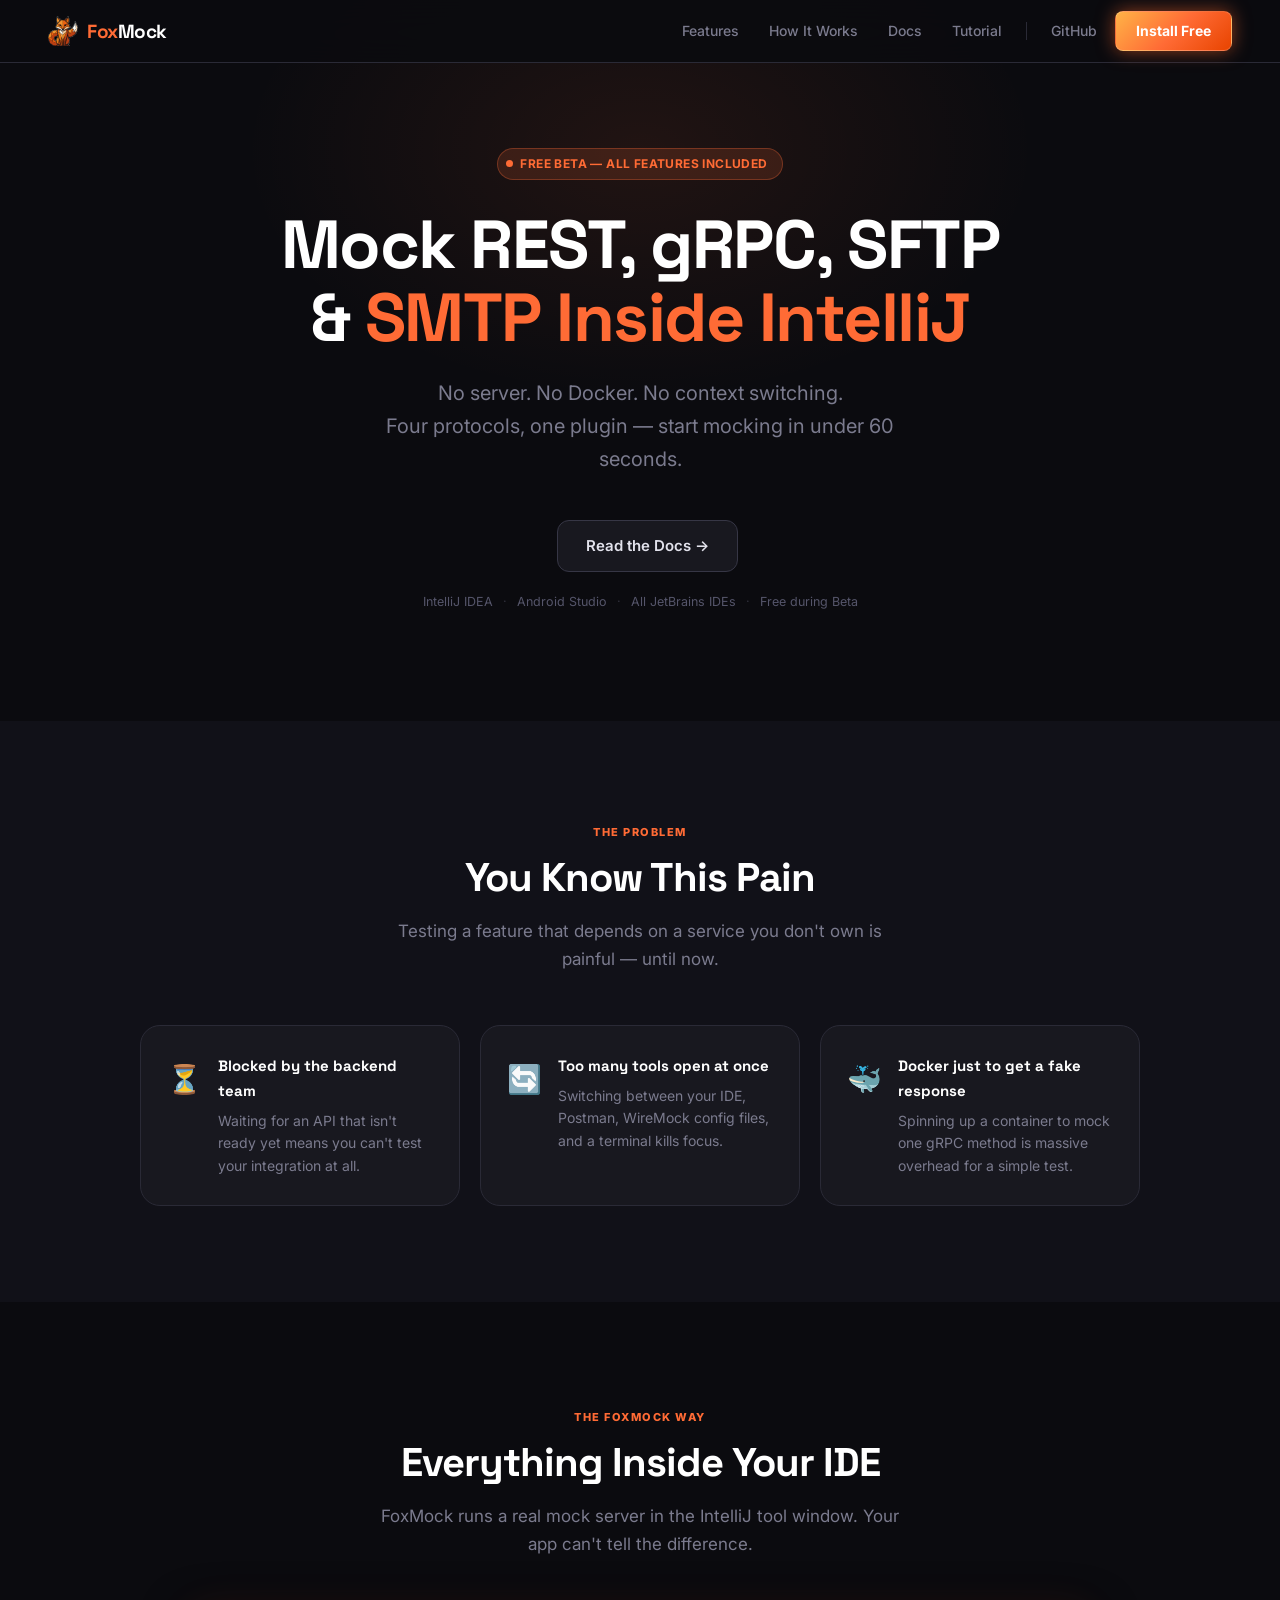
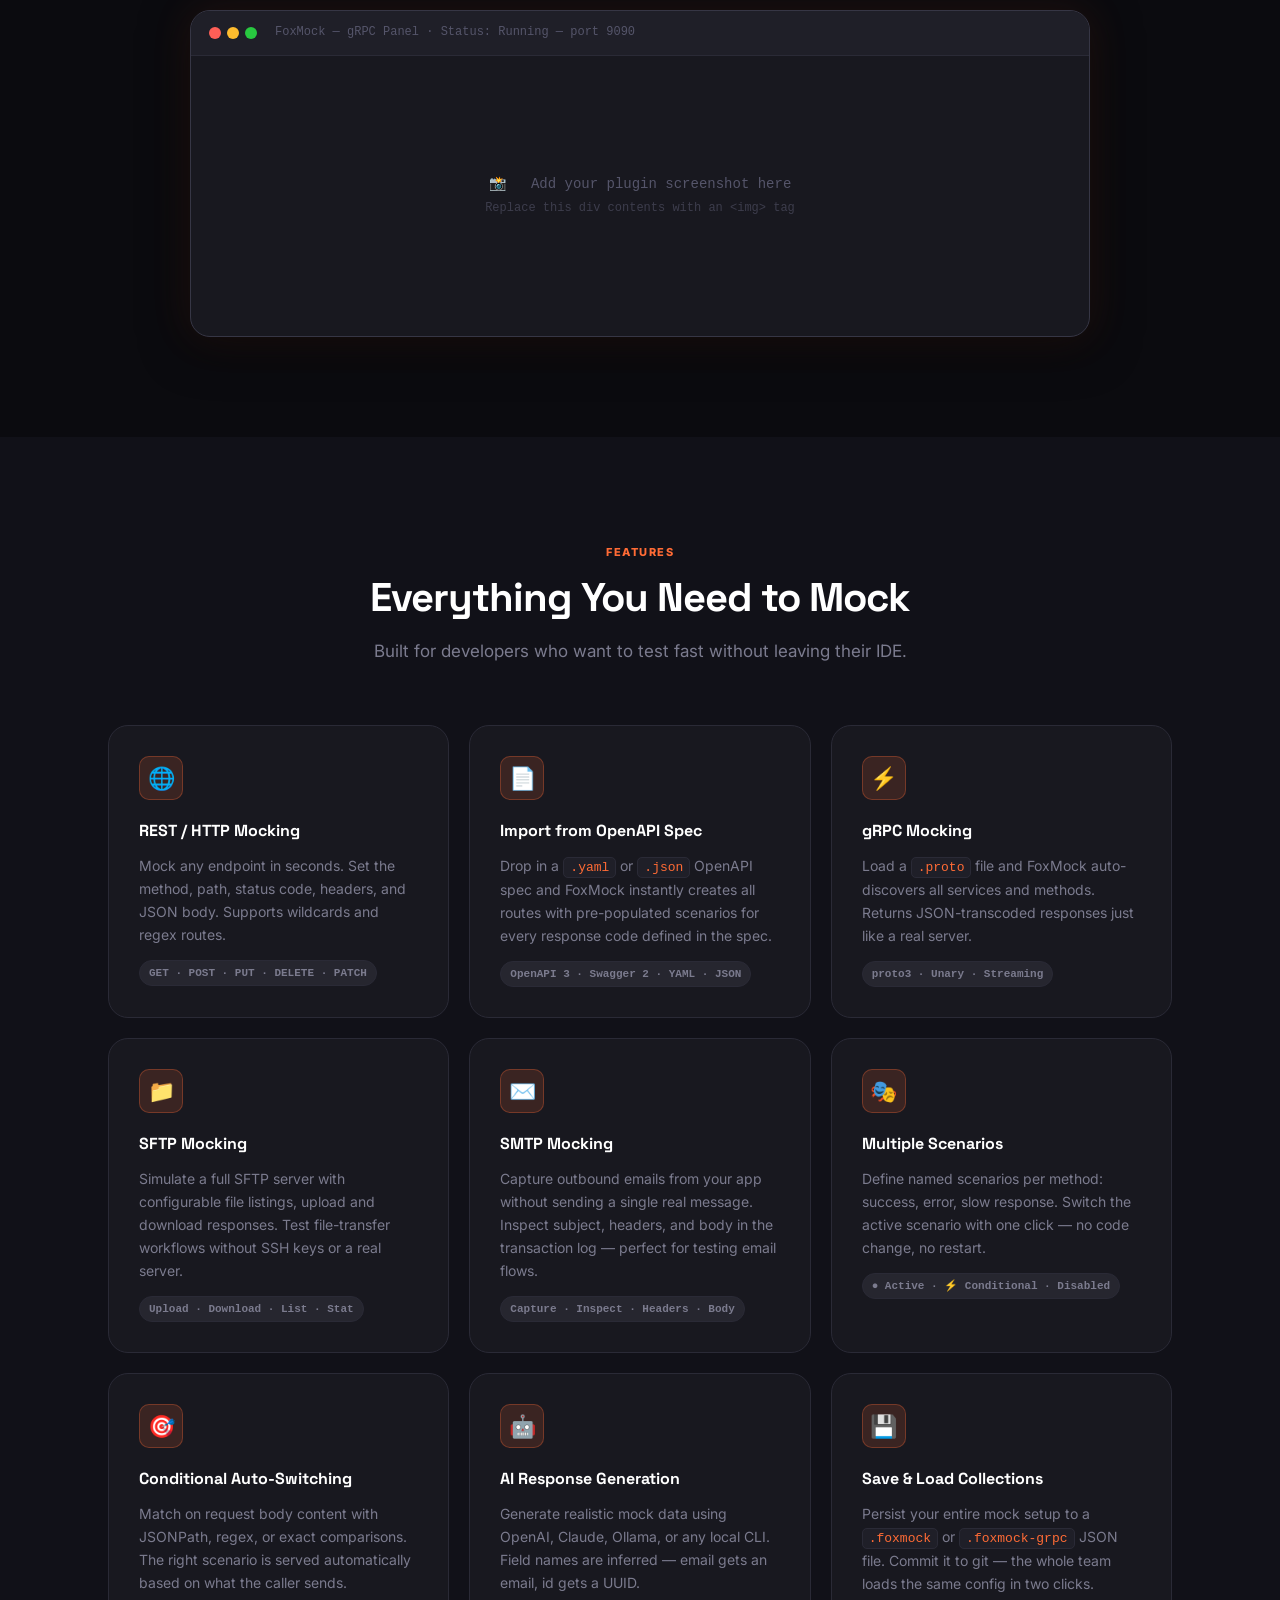
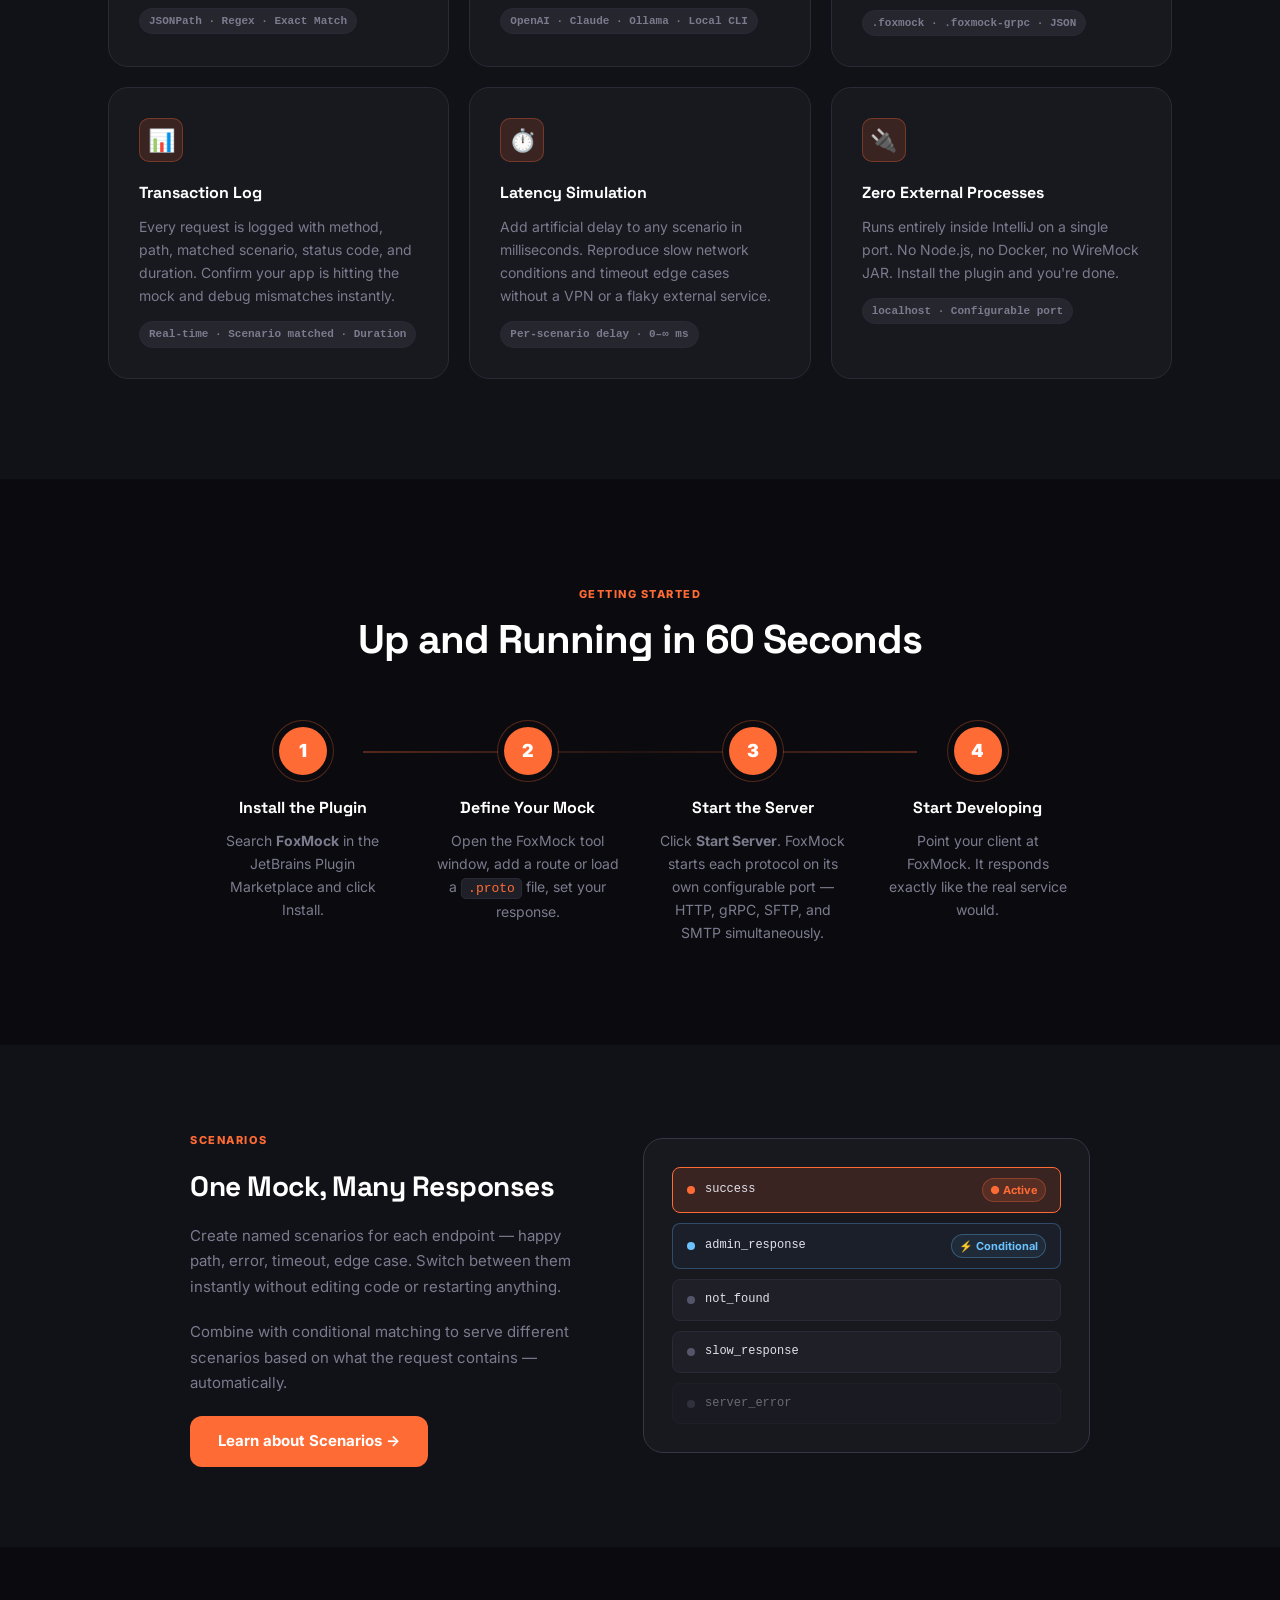
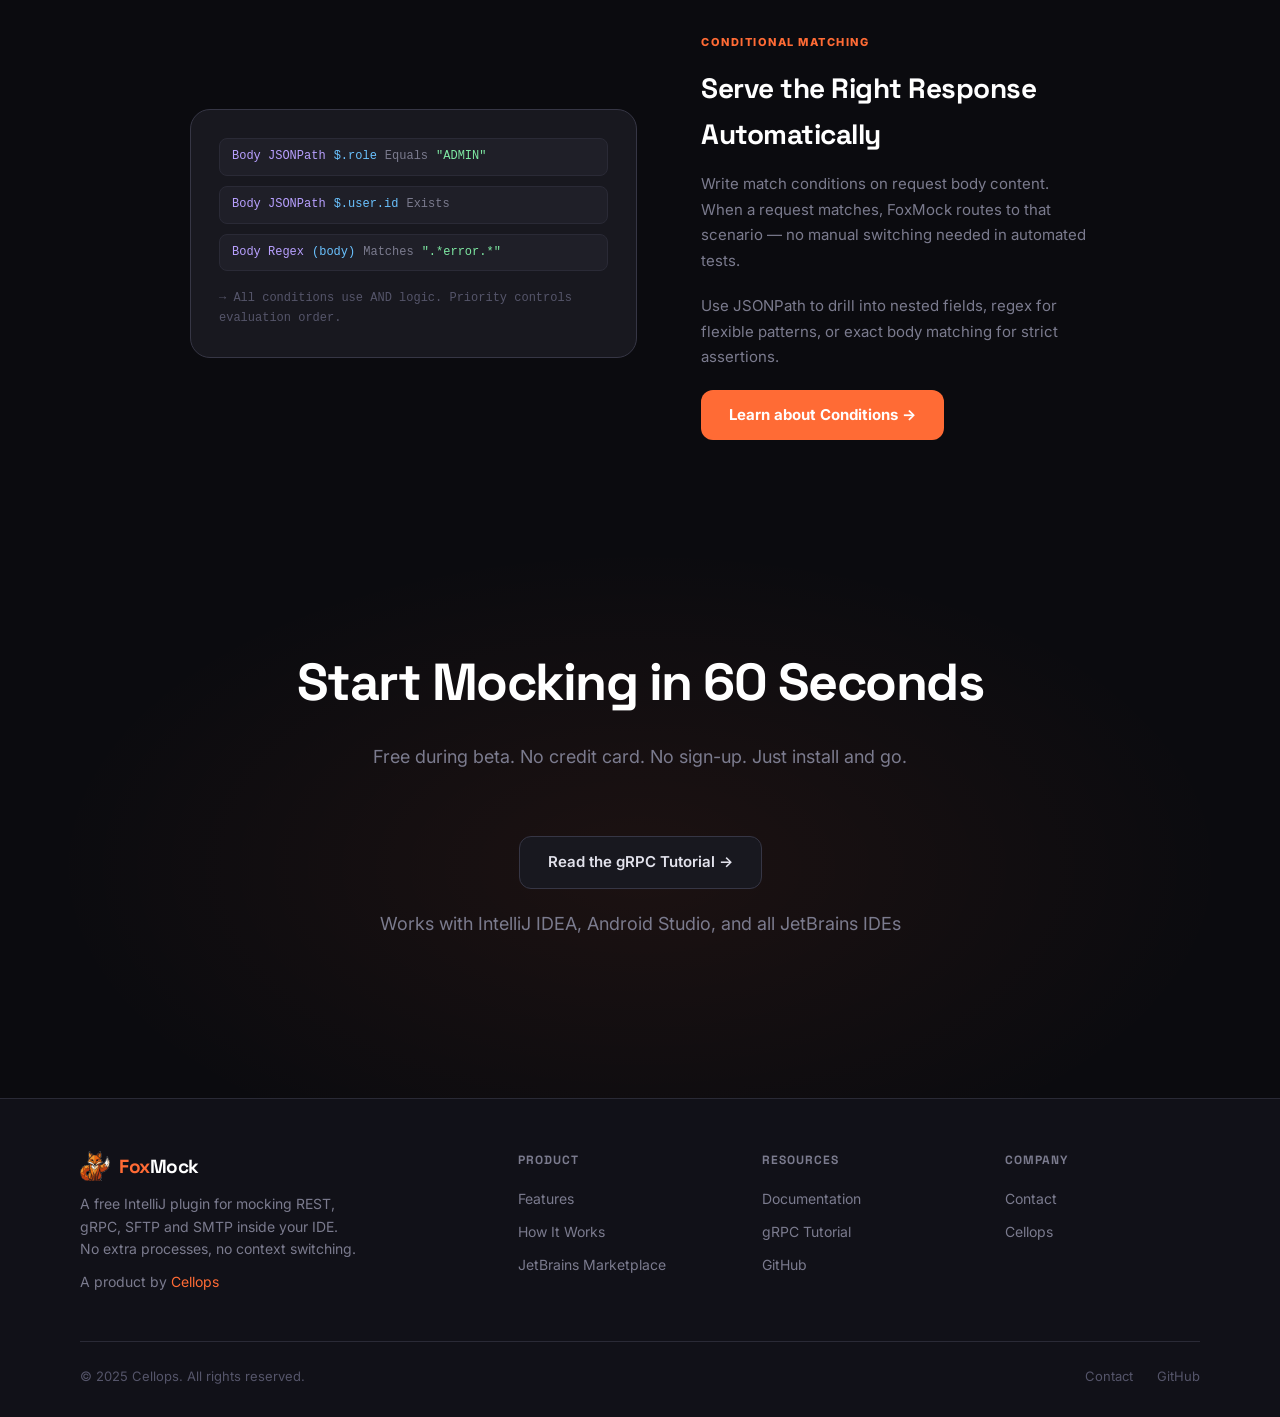
==== docs/index.html @ c3206ee2 "Index.html" ====
<!DOCTYPE html>
<html lang="en">
<head>
  <meta charset="UTF-8" />
  <meta name="viewport" content="width=device-width, initial-scale=1.0" />
  <title>FoxMock — Mock REST, gRPC, SFTP &amp; SMTP Inside IntelliJ</title>
  <meta name="description" content="FoxMock is a free IntelliJ plugin that runs real REST, gRPC, SFTP and SMTP mock servers inside your IDE. No external tools, no Docker, no config files." />
  <link rel="preconnect" href="https://fonts.googleapis.com" />
  <link rel="preconnect" href="https://fonts.gstatic.com" crossorigin />
  <link href="https://fonts.googleapis.com/css2?family=Inter:ital,opsz,wght@0,14..32,400;0,14..32,500;0,14..32,600;0,14..32,700;0,14..32,800&family=Space+Grotesk:wght@500;600;700&display=swap" rel="stylesheet" />
  <!-- Canonical -->
  <link rel="canonical" href="https://fox-mock.com/" />

  <!-- Open Graph -->
  <meta property="og:type" content="website" />
  <meta property="og:site_name" content="FoxMock" />
  <meta property="og:title" content="FoxMock — Mock REST, gRPC, SFTP &amp; SMTP Inside IntelliJ" />
  <meta property="og:description" content="FoxMock is a free IntelliJ plugin that runs real REST, gRPC, SFTP and SMTP mock servers inside your IDE. No external tools, no Docker, no config files." />
  <meta property="og:url" content="https://fox-mock.com/" />
  <meta property="og:image" content="https://fox-mock.com/og-image.png" />
  <meta property="og:image:width" content="1200" />
  <meta property="og:image:height" content="630" />
  <meta property="og:image:alt" content="FoxMock — Mock REST, gRPC, SFTP and SMTP inside IntelliJ IDEA" />

  <!-- Twitter Card -->
  <meta name="twitter:card" content="summary_large_image" />
  <meta name="twitter:title" content="FoxMock — Mock REST, gRPC, SFTP &amp; SMTP Inside IntelliJ" />
  <meta name="twitter:description" content="Free IntelliJ plugin. Four protocols, one plugin — start mocking in under 60 seconds. No Docker, no config files." />
  <meta name="twitter:image" content="https://fox-mock.com/og-image.png" />

  <!-- Extra SEO -->
  <meta name="robots" content="index, follow" />
  <meta name="author" content="Cellops" />
  <meta name="theme-color" content="#0B0B0F" />

  <!-- JSON-LD: SoftwareApplication -->
  <script type="application/ld+json">
  {
    "@context": "https://schema.org",
    "@type": "SoftwareApplication",
    "name": "FoxMock",
    "applicationCategory": "DeveloperApplication",
    "operatingSystem": "Windows, macOS, Linux",
    "offers": {
      "@type": "Offer",
      "price": "0",
      "priceCurrency": "USD"
    },
    "description": "FoxMock is a free IntelliJ plugin that runs real REST, gRPC, SFTP and SMTP mock servers inside your IDE. No external tools, no Docker, no config files.",
    "url": "https://fox-mock.com/",
    "downloadUrl": "https://plugins.jetbrains.com/plugin/31488",
    "publisher": {
      "@type": "Organization",
      "name": "Cellops",
      "url": "https://cellops.com"
    }
  }
  </script>

  <link rel="stylesheet" href="style.css" />
  <script src="https://plugins.jetbrains.com/assets/scripts/mp-widget.js"></script>
</head>

<body>

<!-- NAVIGATION -->
<nav>
  <div class="nav-inner">
    <a href="index.html" class="logo">
      <img src="foxmock-logo.svg" alt="FoxMock" class="logo-icon" />
      <span class="logo-wordmark"><span class="logo-fox">Fox</span><span class="logo-mock">Mock</span></span>
    </a>
    <div class="nav-links">
      <a href="#features">Features</a>
      <a href="#how-it-works">How It Works</a>
      <a href="docs.html">Docs</a>
      <a href="tutorial.html">Tutorial</a>
      <div class="nav-sep"></div>
      <a href="https://github.com/YOUR_GITHUB/foxmock" target="_blank">GitHub</a>
      <a href="https://plugins.jetbrains.com/plugin/31488" target="_blank" class="btn-nav">Install Free</a>
    </div>
    <button class="nav-mobile-btn" id="nav-mobile-btn" aria-label="Open menu" aria-expanded="false">
      <span class="hamburger-line"></span>
      <span class="hamburger-line"></span>
      <span class="hamburger-line"></span>
    </button>
  </div>
  <div class="nav-mobile-menu" id="nav-mobile-menu">
    <a href="#features">Features</a>
    <a href="#how-it-works">How It Works</a>
    <a href="docs.html">Docs</a>
    <a href="tutorial.html">Tutorial</a>
    <a href="https://github.com/YOUR_GITHUB/foxmock" target="_blank">GitHub</a>
    <a href="https://plugins.jetbrains.com/plugin/31488" target="_blank" class="btn-mobile-install">Install Free</a>
  </div>
</nav>

<!-- HERO -->
<section class="hero">
  <div class="hero-inner">
    <div class="hero-badge">
      <div class="hero-badge-dot"></div>
      Free Beta — All Features Included
    </div>

    <h1>Mock REST, gRPC, SFTP<br/>&amp; <span class="accent">SMTP Inside IntelliJ</span></h1>

    <p class="hero-sub">
      No server. No Docker. No context switching.<br/>
      Four protocols, one plugin — start mocking in under 60 seconds.
    </p>

    <div class="hero-cta">
      <!-- JetBrains Marketplace install widget -->
      <div id="jb-install-widget"></div>
      <a href="docs.html" class="btn-secondary">
        Read the Docs →
      </a>
    </div>

    <p class="hero-meta">
      IntelliJ IDEA <span>·</span> Android Studio <span>·</span> All JetBrains IDEs <span>·</span> Free during Beta
    </p>
  </div>
</section>

<!-- PROBLEM -->
<section class="problem">
  <div class="container">
    <div class="problem-header">
      <div class="section-label">The Problem</div>
      <h2 class="section-heading">You Know This Pain</h2>
      <p class="section-sub">
        Testing a feature that depends on a service you don't own is painful — until now.
      </p>
    </div>
    <div class="pain-grid">
      <div class="pain-card">
        <div class="pain-icon">⏳</div>
        <div>
          <h4>Blocked by the backend team</h4>
          <p>Waiting for an API that isn't ready yet means you can't test your integration at all.</p>
        </div>
      </div>
      <div class="pain-card">
        <div class="pain-icon">🔄</div>
        <div>
          <h4>Too many tools open at once</h4>
          <p>Switching between your IDE, Postman, WireMock config files, and a terminal kills focus.</p>
        </div>
      </div>
      <div class="pain-card">
        <div class="pain-icon">🐳</div>
        <div>
          <h4>Docker just to get a fake response</h4>
          <p>Spinning up a container to mock one gRPC method is massive overhead for a simple test.</p>
        </div>
      </div>
    </div>
  </div>
</section>

<!-- DEMO -->
<section class="demo">
  <div class="container">
    <div class="demo-header">
      <div class="section-label">The FoxMock Way</div>
      <h2 class="section-heading">Everything Inside Your IDE</h2>
      <p class="section-sub">
        FoxMock runs a real mock server in the IntelliJ tool window. Your app can't tell the difference.
      </p>
    </div>

    <div class="demo-window">
      <div class="demo-titlebar">
        <div class="titlebar-dots">
          <div class="titlebar-dot red"></div>
          <div class="titlebar-dot yellow"></div>
          <div class="titlebar-dot green"></div>
        </div>
        <span class="titlebar-label">FoxMock — gRPC Panel · Status: Running — port 9090</span>
      </div>
      <div class="demo-body">
        <!-- Replace this div with an actual screenshot: -->
        <!-- <img src="screenshot-foxmock-grpc.png" alt="FoxMock gRPC panel inside IntelliJ" /> -->
        <p style="color:var(--text-dim);font-size:14px;font-family:var(--font-mono);">
          📸 &nbsp; Add your plugin screenshot here<br/>
          <span style="font-size:12px;opacity:0.6;">Replace this div contents with an &lt;img&gt; tag</span>
        </p>
      </div>
    </div>
  </div>
</section>

<!-- FEATURES -->
<section class="features" id="features">
  <div class="container">
    <div class="features-header">
      <div class="section-label">Features</div>
      <h2 class="section-heading">Everything You Need to Mock</h2>
      <p class="section-sub">Built for developers who want to test fast without leaving their IDE.</p>
    </div>

    <div class="features-grid">

      <div class="feature-card">
        <div class="feature-icon-wrap">🌐</div>
        <h3>REST / HTTP Mocking</h3>
        <p>Mock any endpoint in seconds. Set the method, path, status code, headers, and JSON body. Supports wildcards and regex routes.</p>
        <span class="feature-tag">GET · POST · PUT · DELETE · PATCH</span>
      </div>

      <div class="feature-card">
        <div class="feature-icon-wrap">📄</div>
        <h3>Import from OpenAPI Spec</h3>
        <p>Drop in a <code>.yaml</code> or <code>.json</code> OpenAPI spec and FoxMock instantly creates all routes with pre-populated scenarios for every response code defined in the spec.</p>
        <span class="feature-tag">OpenAPI 3 · Swagger 2 · YAML · JSON</span>
      </div>

      <div class="feature-card">
        <div class="feature-icon-wrap">⚡</div>
        <h3>gRPC Mocking</h3>
        <p>Load a <code>.proto</code> file and FoxMock auto-discovers all services and methods. Returns JSON-transcoded responses just like a real server.</p>
        <span class="feature-tag">proto3 · Unary · Streaming</span>
      </div>

      <div class="feature-card">
        <div class="feature-icon-wrap">📁</div>
        <h3>SFTP Mocking</h3>
        <p>Simulate a full SFTP server with configurable file listings, upload and download responses. Test file-transfer workflows without SSH keys or a real server.</p>
        <span class="feature-tag">Upload · Download · List · Stat</span>
      </div>

      <div class="feature-card">
        <div class="feature-icon-wrap">✉️</div>
        <h3>SMTP Mocking</h3>
        <p>Capture outbound emails from your app without sending a single real message. Inspect subject, headers, and body in the transaction log — perfect for testing email flows.</p>
        <span class="feature-tag">Capture · Inspect · Headers · Body</span>
      </div>

      <div class="feature-card">
        <div class="feature-icon-wrap">🎭</div>
        <h3>Multiple Scenarios</h3>
        <p>Define named scenarios per method: success, error, slow response. Switch the active scenario with one click — no code change, no restart.</p>
        <span class="feature-tag">● Active · ⚡ Conditional · Disabled</span>
      </div>

      <div class="feature-card">
        <div class="feature-icon-wrap">🎯</div>
        <h3>Conditional Auto-Switching</h3>
        <p>Match on request body content with JSONPath, regex, or exact comparisons. The right scenario is served automatically based on what the caller sends.</p>
        <span class="feature-tag">JSONPath · Regex · Exact Match</span>
      </div>

      <div class="feature-card">
        <div class="feature-icon-wrap">🤖</div>
        <h3>AI Response Generation</h3>
        <p>Generate realistic mock data using OpenAI, Claude, Ollama, or any local CLI. Field names are inferred — email gets an email, id gets a UUID.</p>
        <span class="feature-tag">OpenAI · Claude · Ollama · Local CLI</span>
      </div>

      <div class="feature-card">
        <div class="feature-icon-wrap">💾</div>
        <h3>Save &amp; Load Collections</h3>
        <p>Persist your entire mock setup to a <code>.foxmock</code> or <code>.foxmock-grpc</code> JSON file. Commit it to git — the whole team loads the same config in two clicks.</p>
        <span class="feature-tag">.foxmock · .foxmock-grpc · JSON</span>
      </div>

      <div class="feature-card">
        <div class="feature-icon-wrap">📊</div>
        <h3>Transaction Log</h3>
        <p>Every request is logged with method, path, matched scenario, status code, and duration. Confirm your app is hitting the mock and debug mismatches instantly.</p>
        <span class="feature-tag">Real-time · Scenario matched · Duration</span>
      </div>

      <div class="feature-card">
        <div class="feature-icon-wrap">⏱️</div>
        <h3>Latency Simulation</h3>
        <p>Add artificial delay to any scenario in milliseconds. Reproduce slow network conditions and timeout edge cases without a VPN or a flaky external service.</p>
        <span class="feature-tag">Per-scenario delay · 0–∞ ms</span>
      </div>

      <div class="feature-card">
        <div class="feature-icon-wrap">🔌</div>
        <h3>Zero External Processes</h3>
        <p>Runs entirely inside IntelliJ on a single port. No Node.js, no Docker, no WireMock JAR. Install the plugin and you're done.</p>
        <span class="feature-tag">localhost · Configurable port</span>
      </div>

    </div>
  </div>
</section>

<!-- HOW IT WORKS -->
<section class="how-it-works" id="how-it-works">
  <div class="container">
    <div class="how-it-works-header">
      <div class="section-label">Getting Started</div>
      <h2 class="section-heading">Up and Running in 60 Seconds</h2>
    </div>

    <div class="steps">
      <div class="step">
        <div class="step-num">1</div>
        <h3>Install the Plugin</h3>
        <p>Search <strong>FoxMock</strong> in the JetBrains Plugin Marketplace and click Install.</p>
      </div>
      <div class="step">
        <div class="step-num">2</div>
        <h3>Define Your Mock</h3>
        <p>Open the FoxMock tool window, add a route or load a <code>.proto</code> file, set your response.</p>
      </div>
      <div class="step">
        <div class="step-num">3</div>
        <h3>Start the Server</h3>
        <p>Click <strong>Start Server</strong>. FoxMock starts each protocol on its own configurable port — HTTP, gRPC, SFTP, and SMTP simultaneously.</p>
      </div>
      <div class="step">
        <div class="step-num">4</div>
        <h3>Start Developing</h3>
        <p>Point your client at FoxMock. It responds exactly like the real service would.</p>
      </div>
    </div>
  </div>
</section>

<!-- ADVANCED: SCENARIOS -->
<section class="feature-strip">
  <div class="container">
    <div class="strip-inner">
      <div class="strip-text">
        <div class="section-label">Scenarios</div>
        <h3>One Mock, Many Responses</h3>
        <p>Create named scenarios for each endpoint — happy path, error, timeout, edge case. Switch between them instantly without editing code or restarting anything.</p>
        <p>Combine with conditional matching to serve different scenarios based on what the request contains — automatically.</p>
        <a href="docs.html#scenarios" class="btn-primary">Learn about Scenarios →</a>
      </div>
      <div class="strip-visual">
        <div class="scenario-row active">
          <div class="badge-dot orange"></div>
          <span class="scenario-name">success</span>
          <span class="scenario-badge">● Active</span>
        </div>
        <div class="scenario-row conditional">
          <div class="badge-dot blue"></div>
          <span class="scenario-name">admin_response</span>
          <span class="scenario-badge blue">⚡ Conditional</span>
        </div>
        <div class="scenario-row">
          <div class="badge-dot"></div>
          <span class="scenario-name">not_found</span>
        </div>
        <div class="scenario-row">
          <div class="badge-dot"></div>
          <span class="scenario-name">slow_response</span>
        </div>
        <div class="scenario-row disabled">
          <div class="badge-dot"></div>
          <span class="scenario-name">server_error</span>
        </div>
      </div>
    </div>
  </div>
</section>

<!-- ADVANCED: CONDITIONS -->
<section class="feature-strip">
  <div class="container">
    <div class="strip-inner reverse">
      <div class="strip-text">
        <div class="section-label">Conditional Matching</div>
        <h3>Serve the Right Response Automatically</h3>
        <p>Write match conditions on request body content. When a request matches, FoxMock routes to that scenario — no manual switching needed in automated tests.</p>
        <p>Use JSONPath to drill into nested fields, regex for flexible patterns, or exact body matching for strict assertions.</p>
        <a href="docs.html#conditions" class="btn-primary">Learn about Conditions →</a>
      </div>
      <div class="strip-visual">
        <div class="condition-row">
          <span class="cond-type">Body JSONPath</span>
          <span class="cond-path">$.role</span>
          <span class="cond-op">Equals</span>
          <span class="cond-value">"ADMIN"</span>
        </div>
        <div class="condition-row">
          <span class="cond-type">Body JSONPath</span>
          <span class="cond-path">$.user.id</span>
          <span class="cond-op">Exists</span>
        </div>
        <div class="condition-row">
          <span class="cond-type">Body Regex</span>
          <span class="cond-path">(body)</span>
          <span class="cond-op">Matches</span>
          <span class="cond-value">".*error.*"</span>
        </div>
        <div style="margin-top:8px;font-size:12px;color:var(--text-dim);font-family:var(--font-mono);">
          → All conditions use AND logic. Priority controls evaluation order.
        </div>
      </div>
    </div>
  </div>
</section>

<!-- CTA -->
<section class="cta-section">
  <div class="container">
    <h2>Start Mocking in 60 Seconds</h2>
    <p>Free during beta. No credit card. No sign-up. Just install and go.</p>
    <div class="cta-card-wrap">
      <div id="jb-card-widget"></div>
    </div>
    <div class="cta-buttons">
      <a href="tutorial.html" class="btn-secondary">Read the gRPC Tutorial →</a>
    </div>
    <p class="cta-note">Works with IntelliJ IDEA, Android Studio, and all JetBrains IDEs</p>
  </div>
</section>

<!-- FOOTER -->
<footer>
  <div class="footer-grid">
    <div class="footer-brand">
      <a href="index.html" class="logo">
        <img src="foxmock-logo.svg" alt="FoxMock" class="logo-icon" />
        <span class="logo-wordmark"><span class="logo-fox">Fox</span><span class="logo-mock">Mock</span></span>
      </a>
      <p>A free IntelliJ plugin for mocking REST, gRPC, SFTP and SMTP inside your IDE. No extra processes, no context switching.</p>
      <p style="margin-top:10px;">A product by <a href="https://cellops.com" target="_blank">Cellops</a></p>
    </div>

    <div class="footer-col">
      <h4>Product</h4>
      <a href="#features">Features</a>
      <a href="#how-it-works">How It Works</a>
      <a href="https://plugins.jetbrains.com/plugin/31488" target="_blank">JetBrains Marketplace</a>
    </div>

    <div class="footer-col">
      <h4>Resources</h4>
      <a href="docs.html">Documentation</a>
      <a href="tutorial.html">gRPC Tutorial</a>
      <a href="https://github.com/YOUR_GITHUB/foxmock" target="_blank">GitHub</a>
    </div>

    <div class="footer-col">
      <h4>Company</h4>
      <a href="mailto:hello@fox-mock.com">Contact</a>
      <a href="https://cellops.com" target="_blank">Cellops</a>
    </div>
  </div>

  <div class="footer-bottom">
    <p>© 2025 Cellops. All rights reserved.</p>
    <div class="footer-bottom-links">
      <a href="mailto:hello@fox-mock.com">Contact</a>
      <a href="https://github.com/YOUR_GITHUB/foxmock" target="_blank">GitHub</a>
    </div>
  </div>
</footer>

<script>
  // JetBrains Marketplace install widget — hero
  MarketplaceWidget.setupMarketplaceWidget('install', 31488, '#jb-install-widget');

  // JetBrains Marketplace plugin card — CTA section
  MarketplaceWidget.setupMarketplaceWidget('card', 31488, '#jb-card-widget');

  // Mobile nav toggle
  (function () {
    const btn = document.getElementById('nav-mobile-btn');
    const menu = document.getElementById('nav-mobile-menu');
    if (!btn || !menu) return;
    btn.addEventListener('click', () => {
      const open = menu.classList.toggle('open');
      btn.classList.toggle('open', open);
      btn.setAttribute('aria-expanded', open);
      btn.setAttribute('aria-label', open ? 'Close menu' : 'Open menu');
    });
    document.addEventListener('click', e => {
      if (!btn.contains(e.target) && !menu.contains(e.target)) {
        menu.classList.remove('open');
        btn.classList.remove('open');
        btn.setAttribute('aria-expanded', 'false');
        btn.setAttribute('aria-label', 'Open menu');
      }
    });
    menu.querySelectorAll('a').forEach(a => a.addEventListener('click', () => {
      menu.classList.remove('open');
      btn.classList.remove('open');
      btn.setAttribute('aria-expanded', 'false');
      btn.setAttribute('aria-label', 'Open menu');
    }));
  })();

  // Highlight active nav link
  document.querySelectorAll('.nav-links a[href]').forEach(a => {
    if (a.getAttribute('href') === window.location.pathname.split('/').pop()
        || (window.location.pathname.endsWith('/') && a.getAttribute('href') === 'index.html')) {
      a.classList.add('active');
    }
  });
</script>

</body>
</html>
---- docs/style.css ----
/* ================================
   RESET AND CUSTOM PROPERTIES
================================ */
*, *::before, *::after {
  margin: 0;
  padding: 0;
  box-sizing: border-box;
}

:root {
  --orange:       #FF6B35;
  --orange-dark:  #E55A25;
  --orange-glow:  rgba(255, 107, 53, 0.15);
  --orange-border:rgba(255, 107, 53, 0.30);

  --dark:   #0B0B0F;
  --dark-2: #111118;
  --dark-3: #18181F;
  --dark-4: #1F1F28;
  --dark-5: #26262F;

  --text:       #E2E2EC;
  --text-muted: #7B7B8E;
  --text-dim:   #55556A;
  --border:     #2A2A36;
  --border-2:   #363645;
  --white:      #FFFFFF;

  --radius:   12px;
  --radius-lg:20px;
  --radius-sm:8px;

  --font:         'Inter', -apple-system, BlinkMacSystemFont, 'Segoe UI', sans-serif;
  --font-display: 'Space Grotesk', 'Inter', sans-serif;
  --font-mono:    'SF Mono', 'Fira Code', 'Cascadia Code', 'Consolas', monospace;

  --shadow: 0 4px 24px rgba(0,0,0,0.4);
  --shadow-lg: 0 8px 48px rgba(0,0,0,0.5);
  --glow: 0 0 40px rgba(255,107,53,0.12);
}

html { scroll-behavior: smooth; }

body {
  font-family: var(--font);
  background: var(--dark);
  color: var(--text);
  line-height: 1.65;
  -webkit-font-smoothing: antialiased;
  -moz-osx-font-smoothing: grayscale;
}

h1, h2, h3, h4, .logo {
  font-family: var(--font-display);
}

a { color: inherit; text-decoration: none; }

.container {
  max-width: 1120px;
  margin: 0 auto;
  padding: 0 28px;
}

/* ================================
   NAVIGATION
================================ */
nav {
  position: fixed;
  top: 0; left: 0; right: 0;
  z-index: 200;
  background: rgba(11, 11, 15, 0.92);
  backdrop-filter: blur(16px);
  -webkit-backdrop-filter: blur(16px);
  border-bottom: 1px solid var(--border);
}

.nav-inner {
  padding: 0 48px;
  height: 62px;
  display: flex;
  align-items: center;
  justify-content: space-between;
}

.logo {
  display: flex;
  align-items: center;
  gap: 9px;
  font-family: var(--font-display);
  font-size: 19px;
  font-weight: 700;
  letter-spacing: -0.5px;
  text-decoration: none;
  line-height: 1;
  flex-shrink: 0;
}

.logo-wordmark {
  display: inline;
  letter-spacing: -0.5px;
}

.logo-fox {
  color: var(--orange);
}

.logo-mock {
  color: var(--white);
}

.logo-icon {
  width: 30px;
  height: 30px;
  border-radius: 8px;
  flex-shrink: 0;
  object-fit: contain;
  display: block;
}

.nav-links {
  display: flex;
  align-items: center;
  gap: 6px;
}

.nav-links a {
  color: var(--text-muted);
  font-size: 14px;
  font-weight: 500;
  padding: 6px 12px;
  border-radius: var(--radius-sm);
  transition: color 0.18s, background 0.18s;
}

.nav-links a:hover {
  color: var(--white);
  background: var(--dark-3);
}

.nav-links a.active {
  color: var(--white);
}

.btn-nav {
  background: linear-gradient(135deg, #FFB347 0%, #FF6B35 52%, #E84400 100%) !important;
  color: var(--white) !important;
  padding: 7px 20px !important;
  border-radius: var(--radius-sm) !important;
  font-weight: 700 !important;
  font-size: 14px !important;
  border: 1px solid rgba(255, 255, 255, 0.18) !important;
  box-shadow: 0 0 18px rgba(255, 107, 53, 0.55), 0 2px 6px rgba(0, 0, 0, 0.3) !important;
  transition: filter 0.18s, box-shadow 0.18s, transform 0.12s !important;
}

.btn-nav:hover {
  filter: brightness(1.12) !important;
  box-shadow: 0 0 28px rgba(255, 107, 53, 0.8), 0 2px 8px rgba(0, 0, 0, 0.35) !important;
  transform: translateY(-1px) !important;
}

.nav-sep {
  width: 1px;
  height: 18px;
  background: var(--border);
  margin: 0 6px;
}

/* hamburger button — hidden on desktop */
.nav-mobile-btn {
  display: none;
  flex-direction: column;
  justify-content: center;
  align-items: center;
  gap: 5px;
  width: 36px;
  height: 36px;
  background: none;
  border: none;
  cursor: pointer;
  padding: 6px;
  border-radius: var(--radius-sm);
  transition: background 0.18s;
  flex-shrink: 0;
}

.nav-mobile-btn:hover { background: var(--dark-3); }

.hamburger-line {
  width: 20px;
  height: 2px;
  background: var(--text);
  border-radius: 2px;
  transition: transform 0.22s ease, opacity 0.18s ease;
  display: block;
}

.nav-mobile-btn.open .hamburger-line:nth-child(1) { transform: translateY(7px) rotate(45deg); }
.nav-mobile-btn.open .hamburger-line:nth-child(2) { opacity: 0; }
.nav-mobile-btn.open .hamburger-line:nth-child(3) { transform: translateY(-7px) rotate(-45deg); }

/* mobile slide-down menu */
.nav-mobile-menu {
  display: none;
  flex-direction: column;
  gap: 2px;
  padding: 12px 20px 20px;
  border-top: 1px solid var(--border);
  background: rgba(11, 11, 15, 0.98);
  backdrop-filter: blur(16px);
  -webkit-backdrop-filter: blur(16px);
}

.nav-mobile-menu.open { display: flex; }

.nav-mobile-menu a {
  color: var(--text-muted);
  font-size: 15px;
  font-weight: 500;
  padding: 10px 12px;
  border-radius: var(--radius-sm);
  text-decoration: none;
  transition: color 0.18s, background 0.18s;
}

.nav-mobile-menu a:hover {
  color: var(--white);
  background: var(--dark-3);
}

.btn-mobile-install {
  margin-top: 8px;
  background: linear-gradient(135deg, #FFB347 0%, #FF6B35 52%, #E84400 100%) !important;
  color: var(--white) !important;
  font-weight: 700 !important;
  text-align: center;
  border: 1px solid rgba(255, 255, 255, 0.18) !important;
  box-shadow: 0 0 14px rgba(255, 107, 53, 0.45) !important;
}

/* ================================
   BUTTONS
================================ */
.btn-primary {
  display: inline-flex;
  align-items: center;
  gap: 8px;
  background: var(--orange);
  color: var(--white);
  padding: 13px 28px;
  border-radius: var(--radius);
  font-weight: 700;
  font-size: 15px;
  transition: background 0.18s, transform 0.12s, box-shadow 0.18s;
}

.btn-primary:hover {
  background: var(--orange-dark);
  transform: translateY(-2px);
  box-shadow: 0 6px 24px rgba(255,107,53,0.35);
}

.btn-primary.large {
  padding: 16px 40px;
  font-size: 17px;
}

.btn-secondary {
  display: inline-flex;
  align-items: center;
  gap: 8px;
  background: var(--dark-3);
  color: var(--text);
  padding: 13px 28px;
  border-radius: var(--radius);
  font-weight: 600;
  font-size: 15px;
  border: 1px solid var(--border-2);
  transition: background 0.18s, transform 0.12s;
}

.btn-secondary:hover {
  background: var(--dark-4);
  transform: translateY(-2px);
}

/* ================================
   HERO
================================ */
.hero {
  padding: 148px 28px 108px;
  text-align: center;
  position: relative;
  overflow: hidden;
}

.hero::before {
  content: '';
  position: absolute;
  top: -100px;
  left: 50%;
  transform: translateX(-50%);
  width: 800px;
  height: 500px;
  background: radial-gradient(ellipse at center, rgba(255,107,53,0.09) 0%, transparent 70%);
  pointer-events: none;
}

.hero-inner {
  max-width: 820px;
  margin: 0 auto;
  position: relative;
}

.hero-badge {
  display: inline-flex;
  align-items: center;
  gap: 7px;
  background: var(--orange-glow);
  color: var(--orange);
  border: 1px solid var(--orange-border);
  padding: 5px 14px 5px 8px;
  border-radius: 100px;
  font-size: 12px;
  font-weight: 700;
  margin-bottom: 28px;
  letter-spacing: 0.4px;
  text-transform: uppercase;
}

.hero-badge-dot {
  width: 7px;
  height: 7px;
  background: var(--orange);
  border-radius: 50%;
  animation: pulse 2s ease-in-out infinite;
}

@keyframes pulse {
  0%, 100% { opacity: 1; transform: scale(1); }
  50% { opacity: 0.5; transform: scale(0.8); }
}

.hero h1 {
  font-family: var(--font-display);
  font-size: 68px;
  font-weight: 700;
  line-height: 1.08;
  color: var(--white);
  margin-bottom: 22px;
  letter-spacing: -1.5px;
}

.hero h1 .accent { color: var(--orange); }

.hero-sub {
  font-size: 20px;
  color: var(--text-muted);
  margin-bottom: 44px;
  max-width: 560px;
  margin-left: auto;
  margin-right: auto;
  line-height: 1.65;
}

.hero-cta {
  display: flex;
  gap: 14px;
  justify-content: center;
  align-items: center;
  margin-bottom: 20px;
  flex-wrap: wrap;
}

.hero-meta {
  font-size: 12.5px;
  color: var(--text-dim);
  margin-top: 4px;
}

.hero-meta span {
  margin: 0 6px;
  opacity: 0.5;
}

/* JetBrains widget wrapper */
#jb-install-widget {
  display: inline-block;
}

/* ================================
   SECTION LABELS
================================ */
.section-label {
  display: inline-block;
  color: var(--orange);
  font-size: 11px;
  font-weight: 800;
  letter-spacing: 1.5px;
  text-transform: uppercase;
  margin-bottom: 14px;
}

.section-heading {
  font-family: var(--font-display);
  font-size: 40px;
  font-weight: 700;
  color: var(--white);
  line-height: 1.15;
  letter-spacing: -1px;
  margin-bottom: 16px;
}

.section-sub {
  font-size: 17px;
  color: var(--text-muted);
  max-width: 540px;
  line-height: 1.65;
}

/* ================================
   PROBLEM
================================ */
.problem {
  padding: 96px 28px;
  background: var(--dark-2);
}

.problem-header {
  text-align: center;
  margin-bottom: 52px;
}

.problem-header .section-sub {
  margin: 0 auto;
}

.pain-grid {
  display: grid;
  grid-template-columns: repeat(auto-fit, minmax(290px, 1fr));
  gap: 20px;
  max-width: 1000px;
  margin: 0 auto;
}

.pain-card {
  background: var(--dark-3);
  border: 1px solid var(--border);
  border-radius: var(--radius-lg);
  padding: 28px 26px;
  display: flex;
  gap: 16px;
  align-items: flex-start;
}

.pain-icon {
  font-size: 28px;
  flex-shrink: 0;
  margin-top: 2px;
}

.pain-card h4 {
  font-size: 15px;
  font-weight: 700;
  color: var(--white);
  margin-bottom: 6px;
}

.pain-card p {
  color: var(--text-muted);
  font-size: 14px;
  line-height: 1.6;
}

/* ================================
   DEMO / SCREENSHOT
================================ */
.demo {
  padding: 100px 28px;
  text-align: center;
}

.demo-header {
  margin-bottom: 52px;
}

.demo-header .section-sub {
  margin: 0 auto;
}

.demo-window {
  background: var(--dark-3);
  border: 1px solid var(--border-2);
  border-radius: var(--radius-lg);
  overflow: hidden;
  max-width: 900px;
  margin: 0 auto;
  box-shadow: var(--shadow-lg), var(--glow);
}

.demo-titlebar {
  background: var(--dark-4);
  border-bottom: 1px solid var(--border);
  padding: 12px 18px;
  display: flex;
  align-items: center;
  gap: 10px;
}

.titlebar-dots {
  display: flex;
  gap: 6px;
}

.titlebar-dot {
  width: 12px;
  height: 12px;
  border-radius: 50%;
}

.titlebar-dot.red    { background: #FF5F57; }
.titlebar-dot.yellow { background: #FEBC2E; }
.titlebar-dot.green  { background: #28C840; }

.titlebar-label {
  font-size: 12px;
  color: var(--text-dim);
  margin-left: 8px;
  font-family: var(--font-mono);
}

.demo-body {
  padding: 60px 40px;
  min-height: 280px;
  display: flex;
  align-items: center;
  justify-content: center;
  color: var(--text-muted);
  font-size: 15px;
}

.demo-body img {
  width: 100%;
  height: auto;
  display: block;
}

/* ================================
   FEATURES
================================ */
.features {
  padding: 100px 28px;
  background: var(--dark-2);
}

.features-header {
  text-align: center;
  margin-bottom: 60px;
}

.features-header .section-sub {
  margin: 0 auto;
}

.features-grid {
  display: grid;
  grid-template-columns: repeat(auto-fit, minmax(320px, 1fr));
  gap: 20px;
}

.feature-card {
  background: var(--dark-3);
  border: 1px solid var(--border);
  border-radius: var(--radius-lg);
  padding: 30px;
  transition: border-color 0.2s, transform 0.2s, box-shadow 0.2s;
}

.feature-card:hover {
  border-color: var(--orange);
  transform: translateY(-4px);
  box-shadow: var(--shadow), 0 0 24px rgba(255,107,53,0.08);
}

.feature-icon-wrap {
  width: 44px;
  height: 44px;
  background: var(--orange-glow);
  border: 1px solid var(--orange-border);
  border-radius: 10px;
  display: flex;
  align-items: center;
  justify-content: center;
  font-size: 22px;
  margin-bottom: 18px;
}

.feature-card h3 {
  font-size: 16px;
  font-weight: 700;
  color: var(--white);
  margin-bottom: 9px;
}

.feature-card p {
  color: var(--text-muted);
  font-size: 14px;
  line-height: 1.65;
}

.feature-tag {
  display: inline-block;
  background: var(--dark-5);
  color: var(--text-muted);
  font-size: 11px;
  font-weight: 600;
  padding: 3px 9px;
  border-radius: 100px;
  margin-top: 14px;
  border: 1px solid var(--border);
  font-family: var(--font-mono);
}

/* ================================
   HOW IT WORKS
================================ */
.how-it-works {
  padding: 100px 28px;
}

.how-it-works-header {
  text-align: center;
  margin-bottom: 64px;
}

.steps {
  display: flex;
  align-items: flex-start;
  justify-content: center;
  gap: 0;
  max-width: 900px;
  margin: 0 auto;
  position: relative;
}

.steps::before {
  content: '';
  position: absolute;
  top: 24px;
  left: calc(16.6% + 24px);
  right: calc(16.6% + 24px);
  height: 2px;
  background: linear-gradient(90deg, var(--orange) 0%, var(--orange-border) 50%, var(--orange) 100%);
  opacity: 0.3;
}

.step {
  flex: 1;
  text-align: center;
  padding: 0 20px;
}

.step-num {
  width: 48px;
  height: 48px;
  background: var(--orange);
  color: var(--white);
  border-radius: 50%;
  display: flex;
  align-items: center;
  justify-content: center;
  font-size: 18px;
  font-weight: 900;
  margin: 0 auto 20px;
  position: relative;
  z-index: 1;
  box-shadow: 0 0 0 6px var(--dark), 0 0 0 7px var(--orange-border);
}

.step h3 {
  font-size: 16px;
  font-weight: 700;
  color: var(--white);
  margin-bottom: 8px;
}

.step p {
  color: var(--text-muted);
  font-size: 14px;
  line-height: 1.65;
}

/* ================================
   ADVANCED FEATURES STRIPS
================================ */
.feature-strip {
  padding: 80px 28px;
  background: var(--dark-2);
}

.feature-strip:nth-child(even) {
  background: var(--dark);
}

.strip-inner {
  max-width: 900px;
  margin: 0 auto;
  display: flex;
  align-items: center;
  gap: 64px;
}

.strip-inner.reverse {
  flex-direction: row-reverse;
}

.strip-text { flex: 1; }

.strip-text h3 {
  font-size: 28px;
  font-weight: 700;
  color: var(--white);
  letter-spacing: -0.5px;
  margin-bottom: 14px;
}

.strip-text p {
  color: var(--text-muted);
  font-size: 15px;
  line-height: 1.7;
  margin-bottom: 20px;
}

.strip-visual {
  flex: 1;
  background: var(--dark-3);
  border: 1px solid var(--border-2);
  border-radius: var(--radius-lg);
  padding: 28px;
  min-height: 200px;
  display: flex;
  flex-direction: column;
  gap: 10px;
}

.scenario-row {
  display: flex;
  align-items: center;
  gap: 10px;
  background: var(--dark-4);
  border: 1px solid var(--border);
  border-radius: var(--radius-sm);
  padding: 10px 14px;
  font-size: 13px;
}

.scenario-row.active {
  border-color: var(--orange);
  background: var(--orange-glow);
}

.scenario-row.conditional {
  border-color: rgba(100, 180, 255, 0.3);
  background: rgba(100, 180, 255, 0.05);
}

.scenario-row.disabled {
  opacity: 0.4;
}

.badge-dot {
  width: 8px;
  height: 8px;
  border-radius: 50%;
  background: var(--text-dim);
  flex-shrink: 0;
}

.badge-dot.orange { background: var(--orange); }
.badge-dot.blue   { background: #6AC2FF; }

.scenario-name {
  flex: 1;
  font-family: var(--font-mono);
  color: var(--text);
  font-size: 12px;
}

.scenario-badge {
  font-size: 11px;
  font-weight: 700;
  color: var(--orange);
  background: var(--orange-glow);
  padding: 2px 7px;
  border-radius: 100px;
  border: 1px solid var(--orange-border);
}

.scenario-badge.blue {
  color: #6AC2FF;
  background: rgba(100,194,255,0.08);
  border-color: rgba(100,194,255,0.3);
}

.condition-row {
  display: flex;
  align-items: center;
  gap: 8px;
  font-size: 12px;
  padding: 8px 12px;
  background: var(--dark-4);
  border-radius: var(--radius-sm);
  border: 1px solid var(--border);
  font-family: var(--font-mono);
}

.cond-type  { color: #B8A0FF; }
.cond-path  { color: #6AC2FF; }
.cond-op    { color: var(--text-muted); }
.cond-value { color: #7EE8A2; }

/* ================================
   CTA
================================ */
.cta-section {
  padding: 120px 28px;
  text-align: center;
  position: relative;
  overflow: hidden;
}

.cta-section::before {
  content: '';
  position: absolute;
  inset: 0;
  background: radial-gradient(ellipse at 50% 60%, rgba(255,107,53,0.07) 0%, transparent 65%);
  pointer-events: none;
}

.cta-section h2 {
  font-family: var(--font-display);
  font-size: 52px;
  font-weight: 700;
  color: var(--white);
  letter-spacing: -1.5px;
  margin-bottom: 16px;
  position: relative;
}

.cta-section p {
  font-size: 18px;
  color: var(--text-muted);
  margin-bottom: 40px;
  position: relative;
}

.cta-buttons {
  display: flex;
  gap: 14px;
  justify-content: center;
  flex-wrap: wrap;
  position: relative;
}

.cta-card-wrap {
  display: flex;
  justify-content: center;
  margin: 32px 0 24px;
  position: relative;
}

.cta-note {
  font-size: 13px;
  color: var(--text-dim);
  margin-top: 20px !important;
  position: relative;
}

/* ================================
   FOOTER
================================ */
footer {
  background: var(--dark-2);
  border-top: 1px solid var(--border);
  padding: 52px 28px 32px;
}

.footer-grid {
  max-width: 1120px;
  margin: 0 auto;
  display: grid;
  grid-template-columns: 2fr 1fr 1fr 1fr;
  gap: 48px;
  margin-bottom: 48px;
}

.footer-brand .logo {
  margin-bottom: 12px;
}

.footer-brand p {
  font-size: 14px;
  color: var(--text-muted);
  line-height: 1.6;
  max-width: 280px;
}

.footer-brand a {
  color: var(--orange);
}

.footer-col h4 {
  font-size: 12px;
  font-weight: 700;
  color: var(--text-muted);
  letter-spacing: 1px;
  text-transform: uppercase;
  margin-bottom: 16px;
}

.footer-col a {
  display: block;
  color: var(--text-muted);
  font-size: 14px;
  margin-bottom: 10px;
  transition: color 0.18s;
}

.footer-col a:hover {
  color: var(--white);
}

.footer-bottom {
  max-width: 1120px;
  margin: 0 auto;
  border-top: 1px solid var(--border);
  padding-top: 24px;
  display: flex;
  justify-content: space-between;
  align-items: center;
  flex-wrap: wrap;
  gap: 12px;
}

.footer-bottom p {
  font-size: 13px;
  color: var(--text-dim);
}

.footer-bottom-links {
  display: flex;
  gap: 24px;
}

.footer-bottom-links a {
  font-size: 13px;
  color: var(--text-dim);
  transition: color 0.18s;
}

.footer-bottom-links a:hover {
  color: var(--text-muted);
}

/* ================================
   CODE BLOCKS
================================ */
pre {
  background: var(--dark-3);
  border: 1px solid var(--border);
  border-radius: var(--radius);
  padding: 20px 22px;
  overflow-x: auto;
  font-family: var(--font-mono);
  font-size: 13.5px;
  line-height: 1.7;
  color: #C9D1D9;
}

pre .cm { color: #8B949E; }  /* comment */
pre .kw { color: #FF7B72; }  /* keyword */
pre .st { color: #A5D6FF; }  /* string */
pre .fn { color: #D2A8FF; }  /* function */
pre .ty { color: #FFA657; }  /* type */
pre .nu { color: #79C0FF; }  /* number */
pre .op { color: #FF7B72; }  /* operator */
pre .pl { color: #E6EDF3; }  /* plain */

code {
  font-family: var(--font-mono);
  font-size: 13px;
  background: var(--dark-4);
  color: var(--orange);
  padding: 2px 6px;
  border-radius: 5px;
  border: 1px solid var(--border);
}

.code-block-wrapper {
  position: relative;
  margin: 20px 0;
}

.code-lang {
  position: absolute;
  top: 10px;
  right: 14px;
  font-size: 11px;
  color: var(--text-dim);
  font-family: var(--font-mono);
  text-transform: uppercase;
  letter-spacing: 0.8px;
}

/* ================================
   DOCS LAYOUT
================================ */
.docs-layout {
  display: flex;
  min-height: calc(100vh - 62px);
  margin-top: 62px;
}

.docs-sidebar {
  width: 260px;
  flex-shrink: 0;
  background: var(--dark-2);
  border-right: 1px solid var(--border);
  position: sticky;
  top: 62px;
  height: calc(100vh - 62px);
  overflow-y: auto;
  padding: 28px 0 40px;
}

.sidebar-group {
  margin-bottom: 28px;
}

.sidebar-group-label {
  font-size: 11px;
  font-weight: 700;
  color: var(--text-dim);
  letter-spacing: 1.2px;
  text-transform: uppercase;
  padding: 0 20px;
  margin-bottom: 6px;
}

.sidebar-group a {
  display: block;
  font-size: 14px;
  color: var(--text-muted);
  padding: 6px 20px;
  border-radius: 0;
  transition: color 0.18s, background 0.18s;
  border-left: 2px solid transparent;
}

.sidebar-group a:hover {
  color: var(--white);
  background: var(--dark-3);
}

.sidebar-group a.active {
  color: var(--orange);
  background: var(--orange-glow);
  border-left-color: var(--orange);
}

.docs-content {
  flex: 1;
  padding: 52px 64px 80px;
  max-width: 860px;
}

.docs-content h1 {
  font-size: 38px;
  font-weight: 800;
  color: var(--white);
  letter-spacing: -1.5px;
  margin-bottom: 14px;
}

.docs-content .doc-intro {
  font-size: 17px;
  color: var(--text-muted);
  line-height: 1.7;
  margin-bottom: 48px;
  padding-bottom: 40px;
  border-bottom: 1px solid var(--border);
}

.doc-section {
  margin-bottom: 60px;
}

.doc-section h2 {
  font-size: 24px;
  font-weight: 700;
  color: var(--white);
  letter-spacing: -0.6px;
  margin-bottom: 14px;
  padding-top: 20px;
  border-top: 1px solid var(--border);
  margin-top: 48px;
}

.doc-section h2:first-child {
  border-top: none;
  margin-top: 0;
  padding-top: 0;
}

.doc-section h3 {
  font-size: 18px;
  font-weight: 700;
  color: var(--white);
  margin-bottom: 10px;
  margin-top: 32px;
}

.doc-section p {
  color: var(--text-muted);
  font-size: 15px;
  line-height: 1.75;
  margin-bottom: 14px;
}

.doc-section ul, .doc-section ol {
  color: var(--text-muted);
  font-size: 15px;
  line-height: 1.75;
  padding-left: 22px;
  margin-bottom: 14px;
}

.doc-section li {
  margin-bottom: 6px;
}

.note-box {
  background: rgba(100,194,255,0.06);
  border: 1px solid rgba(100,194,255,0.2);
  border-radius: var(--radius);
  padding: 16px 18px;
  margin: 20px 0;
  font-size: 14px;
  color: var(--text-muted);
  line-height: 1.65;
}

.note-box strong {
  color: #6AC2FF;
}

.tip-box {
  background: var(--orange-glow);
  border: 1px solid var(--orange-border);
  border-radius: var(--radius);
  padding: 16px 18px;
  margin: 20px 0;
  font-size: 14px;
  color: var(--text-muted);
  line-height: 1.65;
}

.tip-box strong {
  color: var(--orange);
}

.doc-table {
  width: 100%;
  border-collapse: collapse;
  margin: 20px 0;
  font-size: 14px;
}

.doc-table th {
  background: var(--dark-3);
  color: var(--text-muted);
  font-size: 12px;
  font-weight: 700;
  text-transform: uppercase;
  letter-spacing: 0.6px;
  padding: 10px 14px;
  text-align: left;
  border: 1px solid var(--border);
}

.doc-table td {
  padding: 10px 14px;
  border: 1px solid var(--border);
  color: var(--text-muted);
  vertical-align: top;
}

.doc-table td code {
  font-size: 12px;
}

.doc-table tr:nth-child(even) td {
  background: rgba(255,255,255,0.015);
}

/* ================================
   TUTORIAL / ARTICLE LAYOUT
================================ */
.article-wrap {
  margin-top: 62px;
  max-width: 760px;
  margin-left: auto;
  margin-right: auto;
  padding: 64px 28px 100px;
}

.article-meta {
  display: flex;
  align-items: center;
  gap: 12px;
  margin-bottom: 36px;
  flex-wrap: wrap;
}

.article-tag {
  display: inline-block;
  font-size: 11px;
  font-weight: 700;
  text-transform: uppercase;
  letter-spacing: 0.8px;
  color: var(--orange);
  background: var(--orange-glow);
  border: 1px solid var(--orange-border);
  padding: 3px 10px;
  border-radius: 100px;
}

.article-date {
  font-size: 13px;
  color: var(--text-dim);
}

.article-wrap h1 {
  font-size: 44px;
  font-weight: 700;
  color: var(--white);
  line-height: 1.1;
  letter-spacing: -1.5px;
  margin-bottom: 18px;
}

.article-intro {
  font-size: 19px;
  color: var(--text-muted);
  line-height: 1.7;
  margin-bottom: 48px;
  padding-bottom: 40px;
  border-bottom: 1px solid var(--border);
}

.article-wrap h2 {
  font-size: 26px;
  font-weight: 800;
  color: var(--white);
  letter-spacing: -0.8px;
  margin: 48px 0 16px;
}

.article-wrap h3 {
  font-size: 19px;
  font-weight: 700;
  color: var(--white);
  margin: 32px 0 12px;
}

.article-wrap p {
  color: var(--text-muted);
  font-size: 16px;
  line-height: 1.8;
  margin-bottom: 16px;
}

.article-wrap ul, .article-wrap ol {
  color: var(--text-muted);
  font-size: 16px;
  line-height: 1.8;
  padding-left: 24px;
  margin-bottom: 16px;
}

.article-wrap li {
  margin-bottom: 6px;
}

.article-wrap hr {
  border: none;
  border-top: 1px solid var(--border);
  margin: 48px 0;
}

.img-placeholder {
  background: var(--dark-3);
  border: 1px dashed var(--border-2);
  border-radius: var(--radius);
  padding: 40px 28px;
  text-align: center;
  color: var(--text-dim);
  font-size: 13px;
  margin: 24px 0;
  font-family: var(--font-mono);
}

.img-caption {
  font-size: 13px;
  color: var(--text-dim);
  text-align: center;
  margin-top: -12px;
  margin-bottom: 24px;
  font-style: italic;
}

.tabs {
  display: flex;
  gap: 0;
  border: 1px solid var(--border);
  border-radius: var(--radius) var(--radius) 0 0;
  overflow: hidden;
  margin-bottom: -1px;
}

.tab-btn {
  background: var(--dark-3);
  border: none;
  border-right: 1px solid var(--border);
  color: var(--text-muted);
  padding: 10px 18px;
  font-size: 13px;
  font-weight: 600;
  cursor: pointer;
  transition: background 0.18s, color 0.18s;
  font-family: var(--font-mono);
}

.tab-btn:last-child { border-right: none; }
.tab-btn.active { background: var(--dark-4); color: var(--white); }
.tab-btn:hover:not(.active) { background: var(--dark-4); color: var(--text); }

.tab-panel { display: none; }
.tab-panel.active { display: block; }

.tab-panel pre {
  border-radius: 0 0 var(--radius) var(--radius);
  margin: 0;
}

/* ================================
   RESPONSIVE
================================ */
@media (max-width: 960px) {
  .footer-grid {
    grid-template-columns: 1fr 1fr;
    gap: 32px;
  }

  .strip-inner,
  .strip-inner.reverse {
    flex-direction: column;
    gap: 36px;
  }

  .docs-sidebar {
    display: none;
  }

  .docs-content {
    padding: 40px 28px 60px;
  }
}

@media (max-width: 768px) {
  .hero h1 {
    font-size: 44px;
    letter-spacing: -2px;
  }

  .hero-sub { font-size: 17px; }

  .section-heading { font-size: 30px; }

  .nav-links { display: none; }

  .nav-mobile-btn {
    display: flex;
    align-items: center;
    gap: 8px;
  }

  .steps {
    flex-direction: column;
    align-items: center;
    gap: 20px;
  }

  .steps::before { display: none; }

  .step { max-width: 320px; }

  .footer-grid {
    grid-template-columns: 1fr;
    gap: 28px;
  }

  .footer-brand p { max-width: 100%; }

  .footer-bottom {
    flex-direction: column;
    text-align: center;
    gap: 8px;
  }

  .article-wrap h1 { font-size: 32px; }
  .article-wrap { padding: 40px 20px 80px; }

  .cta-section h2 { font-size: 36px; }
}
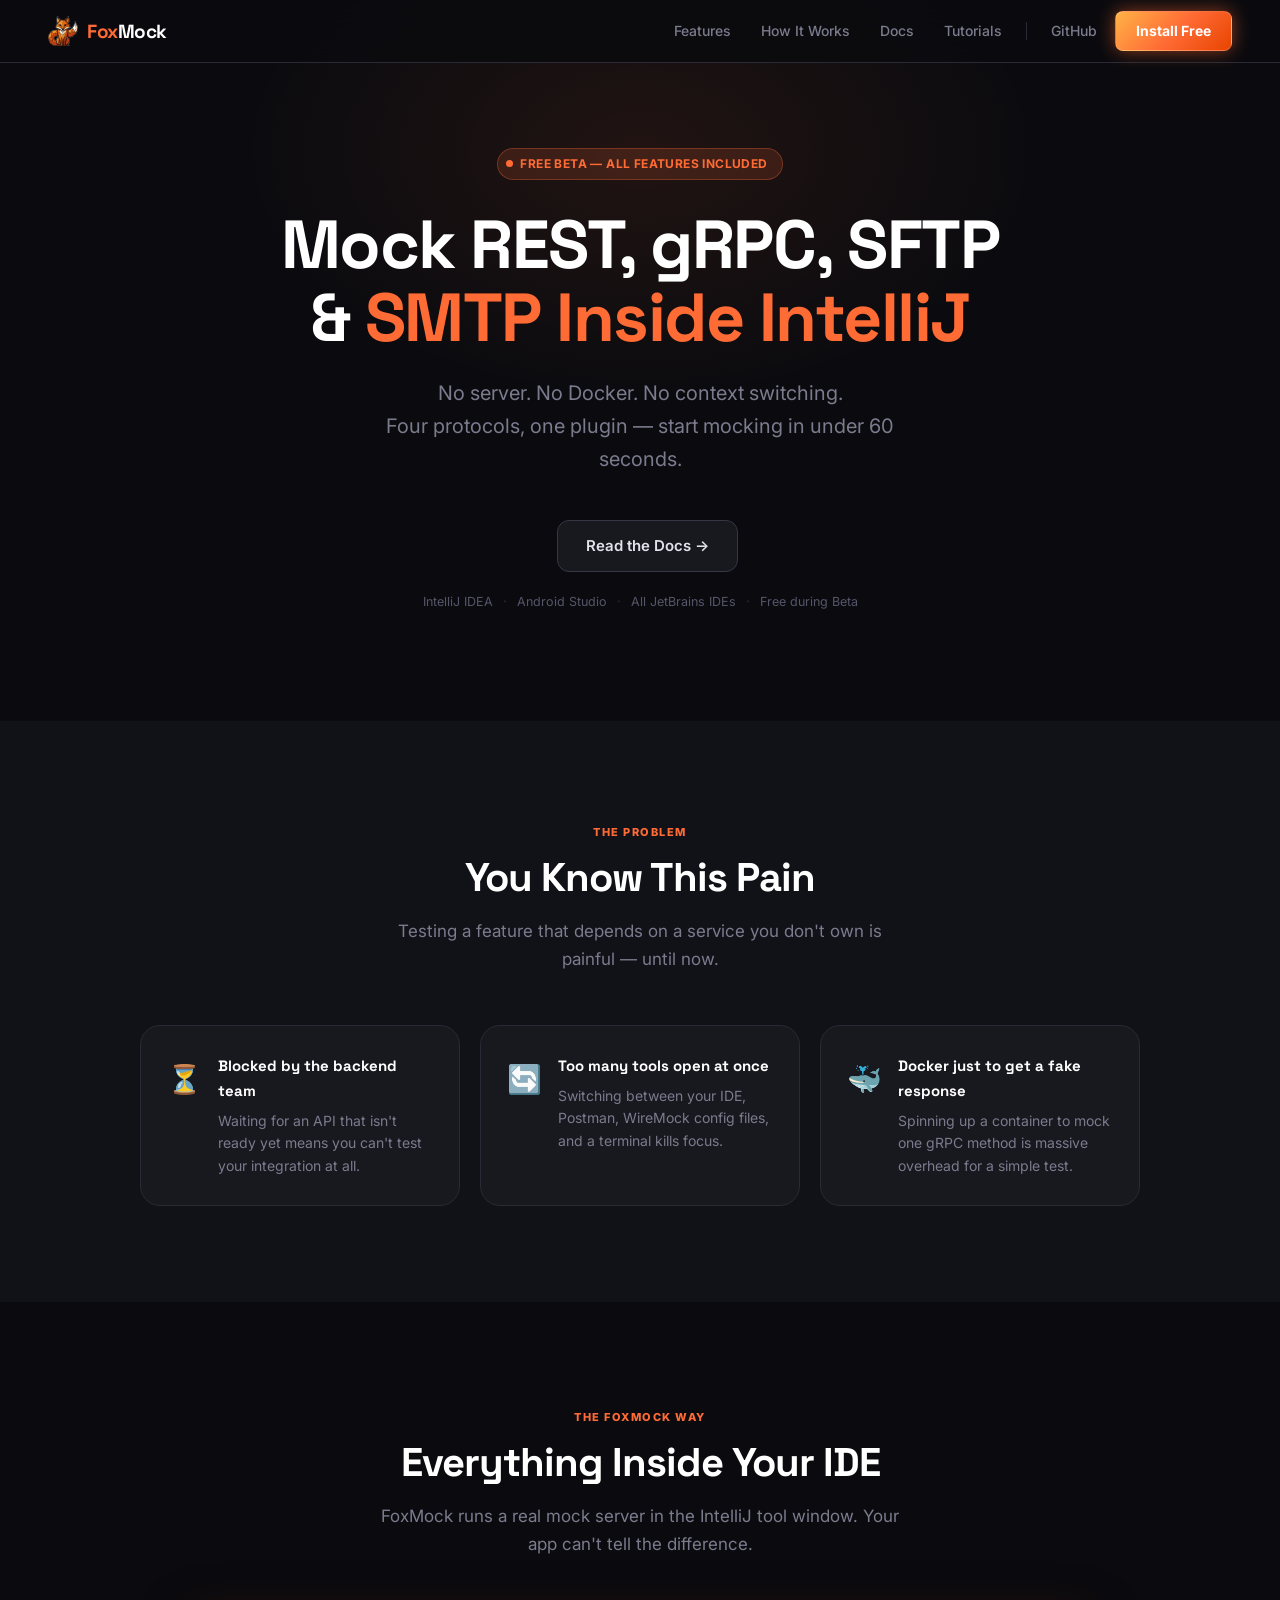
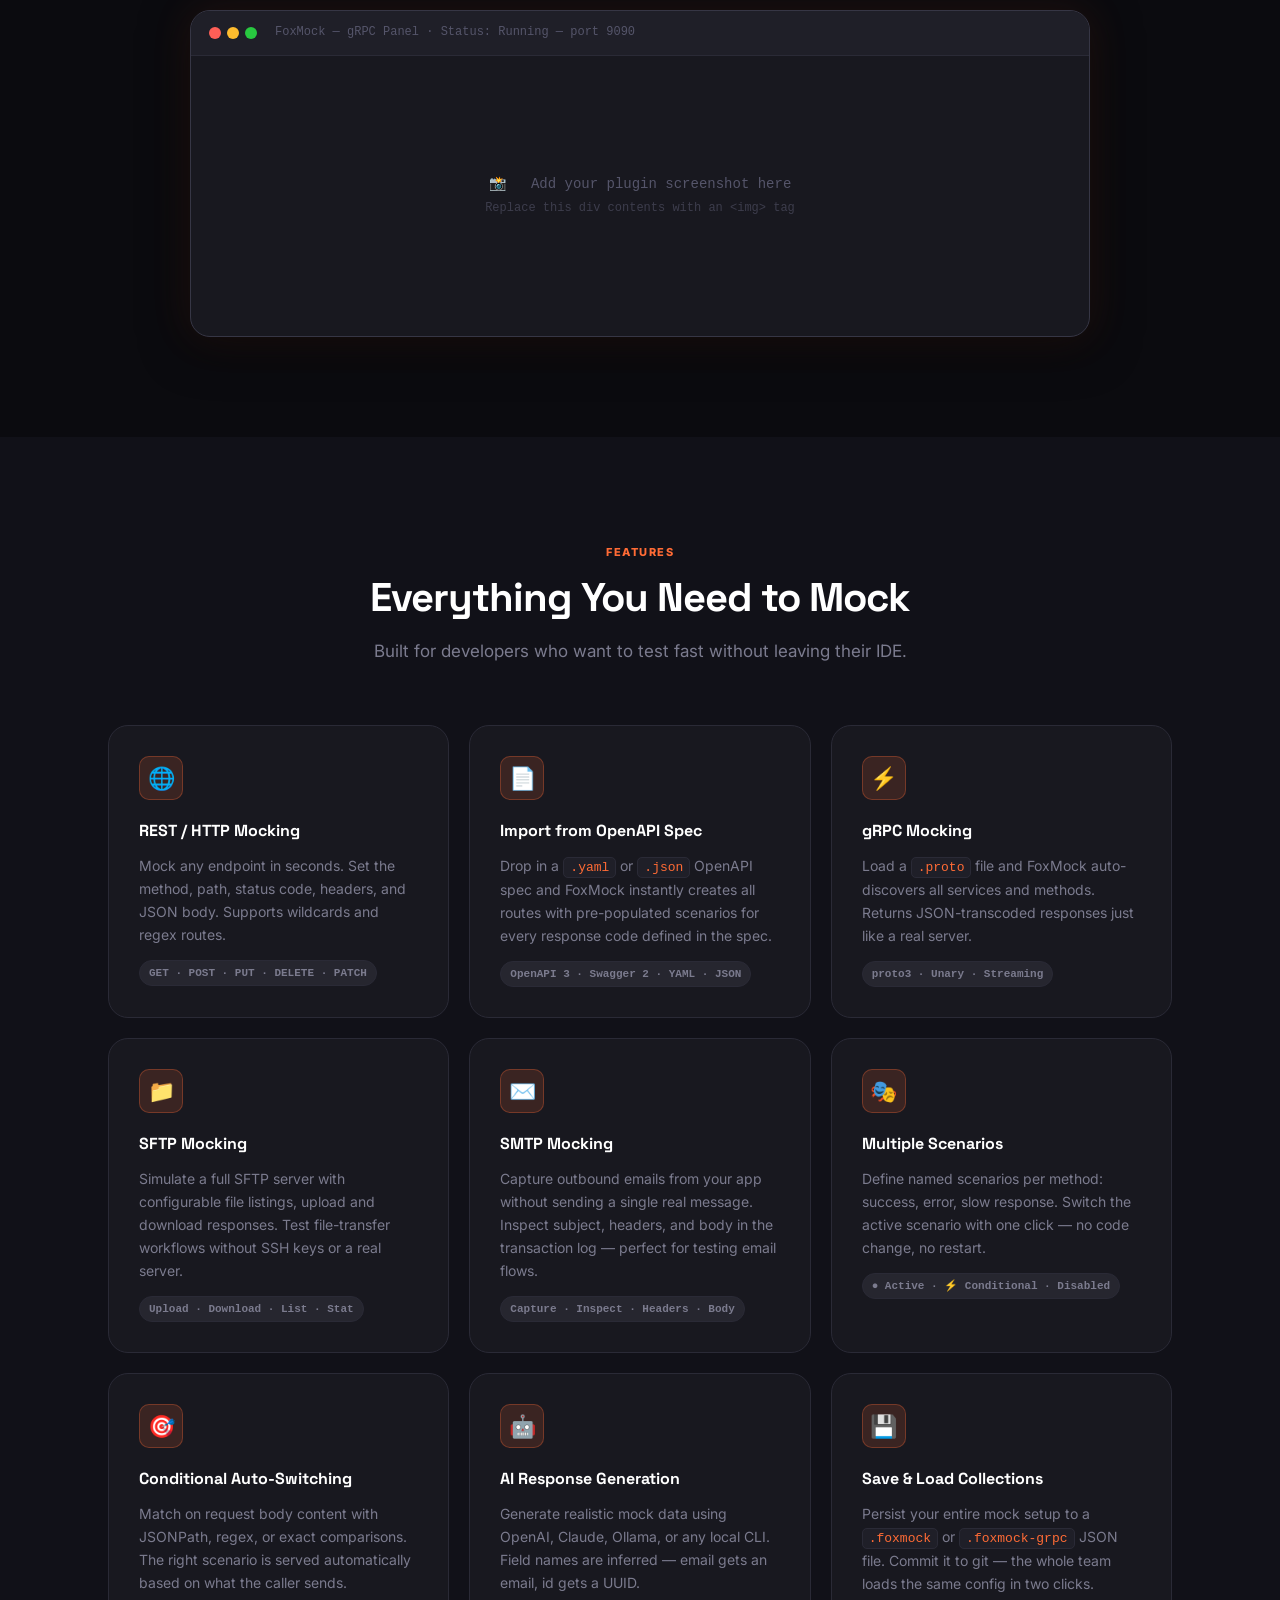
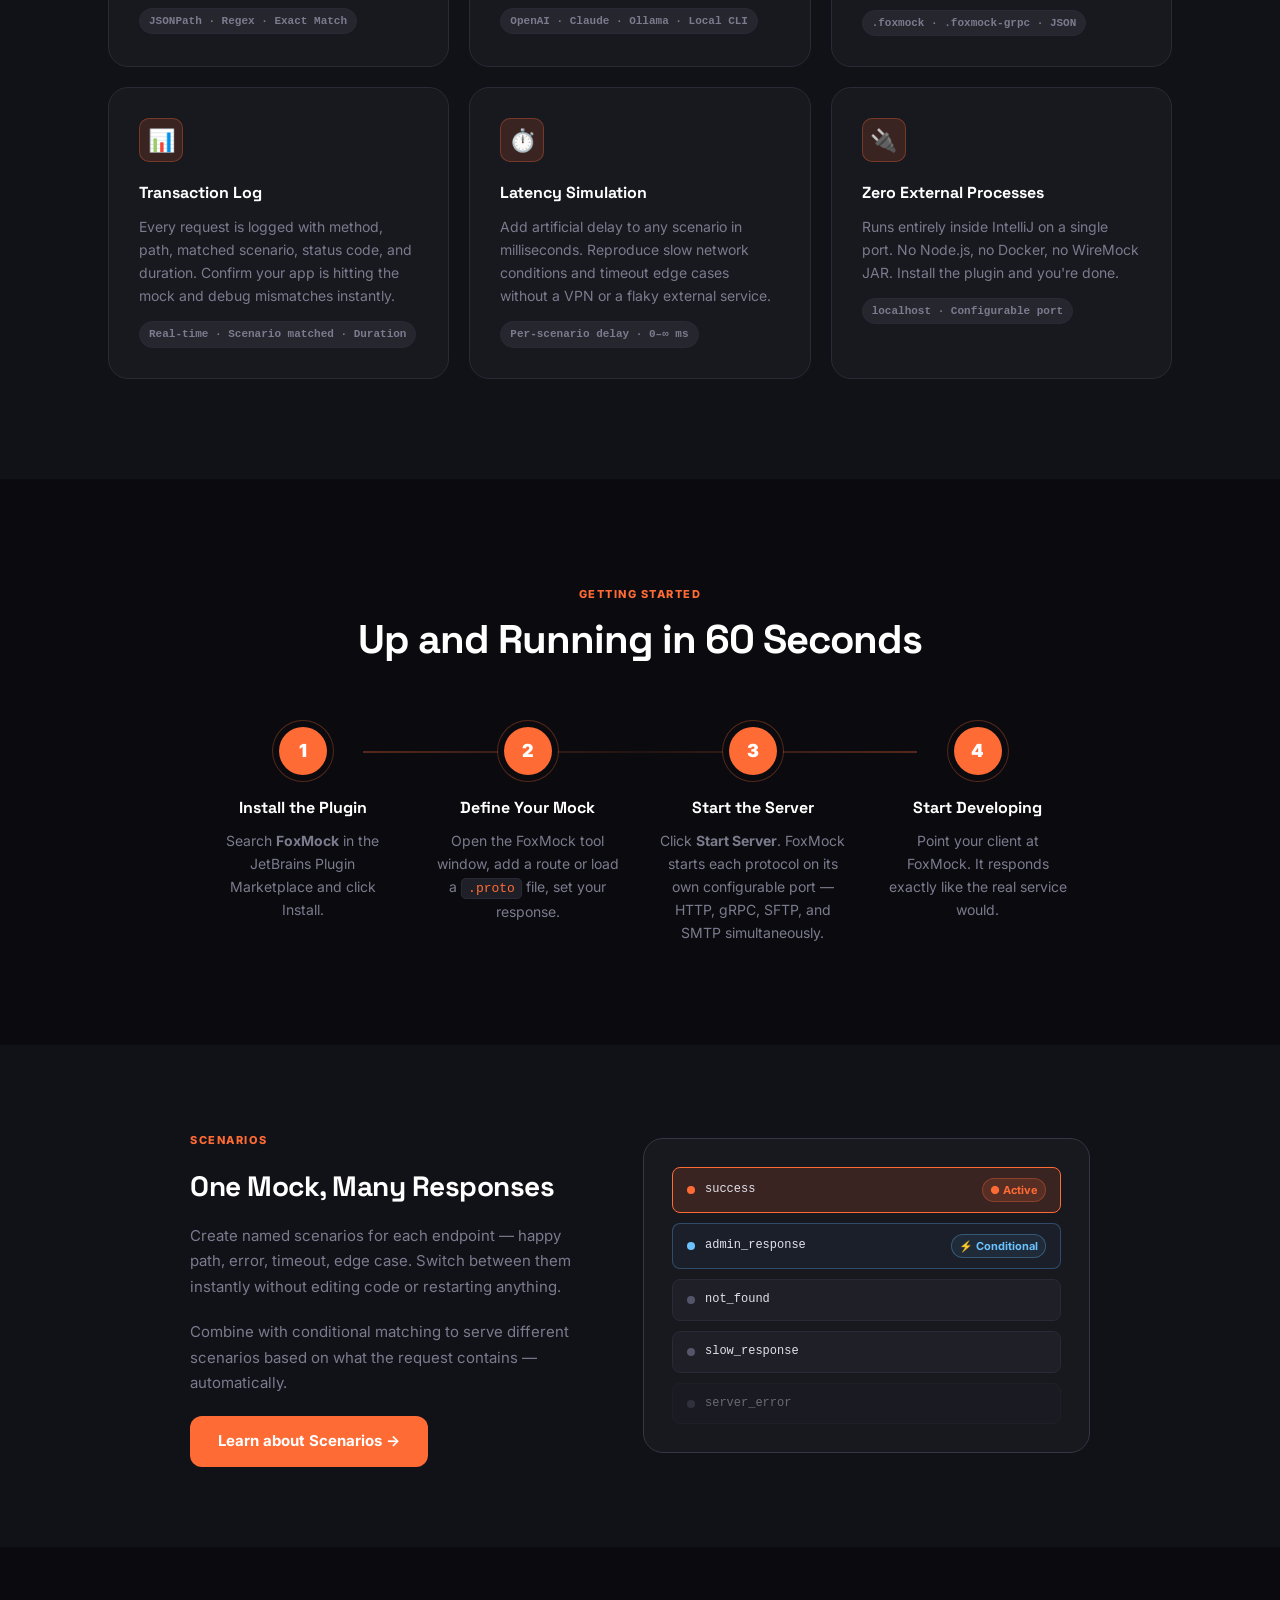
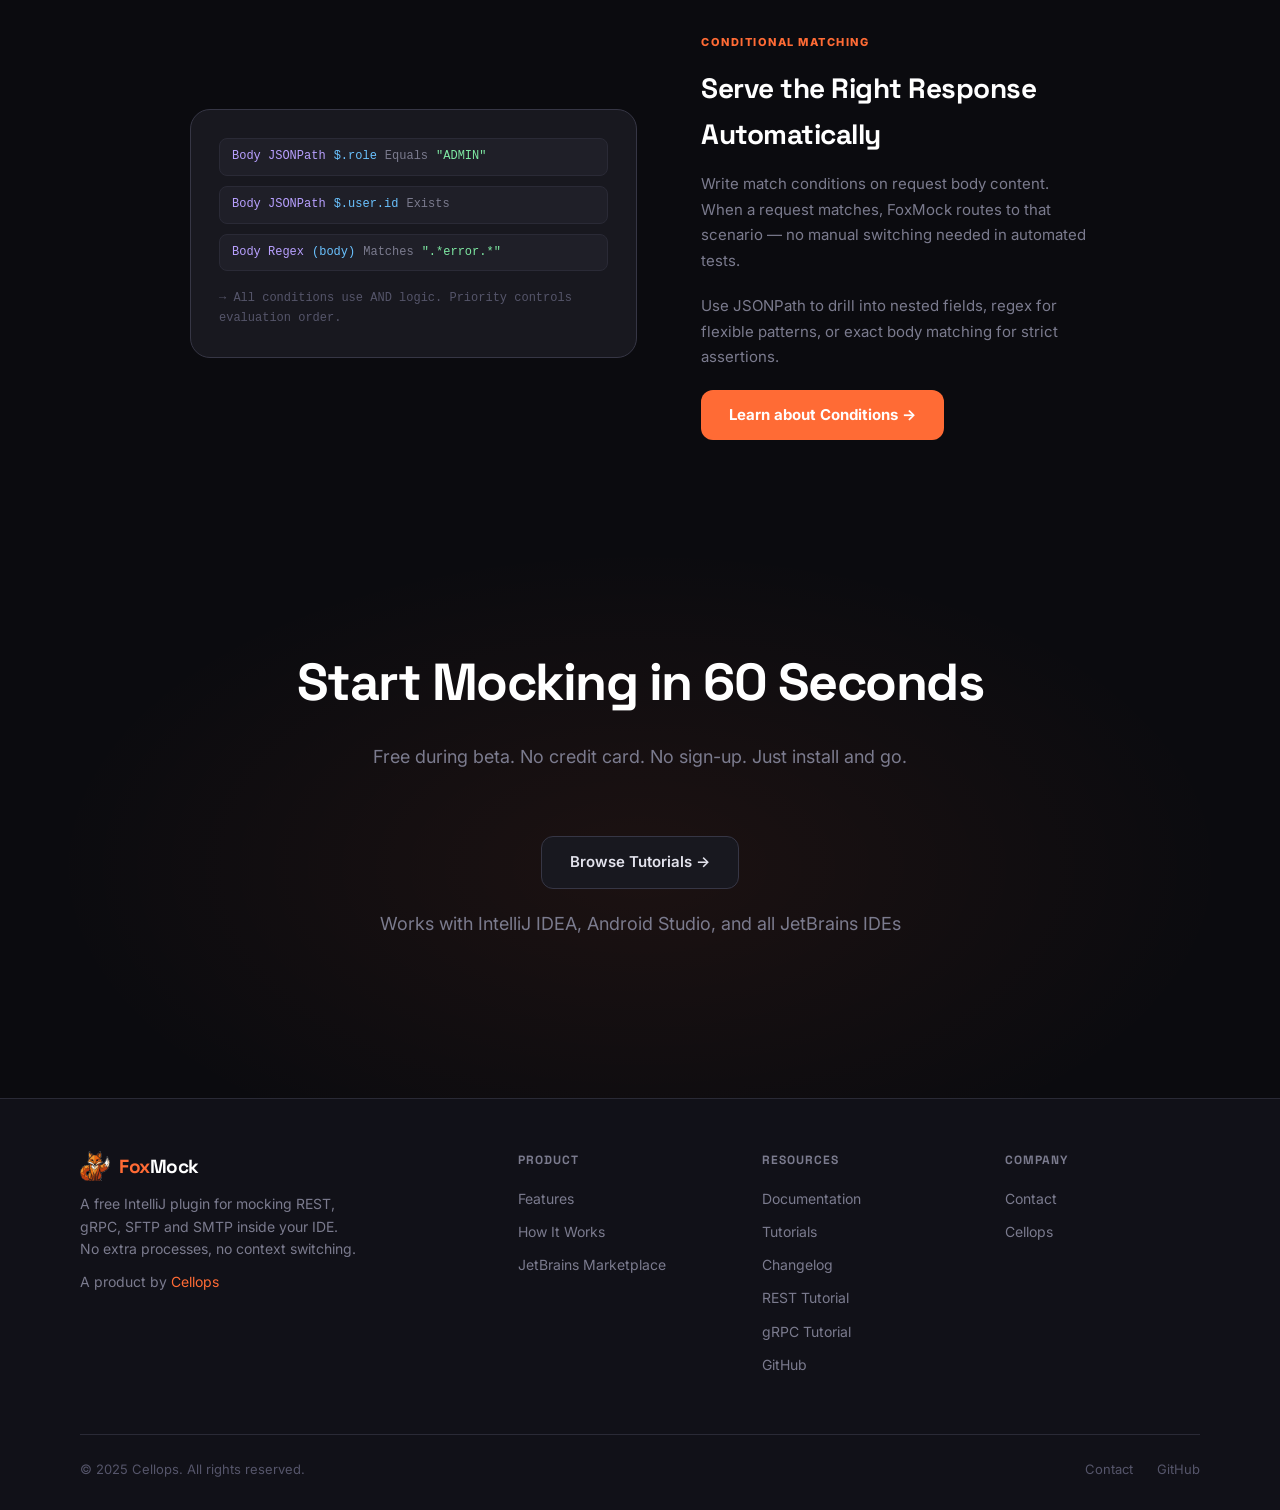
==== commit 7a5d9e1f: "Tutorials added. version log added" ====
--- a/docs/index.html
+++ b/docs/index.html
@@ -74,7 +74,7 @@
       <a href="#features">Features</a>
       <a href="#how-it-works">How It Works</a>
       <a href="docs.html">Docs</a>
-      <a href="tutorial.html">Tutorial</a>
+      <a href="tutorials.html">Tutorials</a>
       <div class="nav-sep"></div>
       <a href="https://github.com/YOUR_GITHUB/foxmock" target="_blank">GitHub</a>
       <a href="https://plugins.jetbrains.com/plugin/31488" target="_blank" class="btn-nav">Install Free</a>
@@ -409,7 +409,7 @@
       <div id="jb-card-widget"></div>
     </div>
     <div class="cta-buttons">
-      <a href="tutorial.html" class="btn-secondary">Read the gRPC Tutorial →</a>
+      <a href="tutorials.html" class="btn-secondary">Browse Tutorials →</a>
     </div>
     <p class="cta-note">Works with IntelliJ IDEA, Android Studio, and all JetBrains IDEs</p>
   </div>
@@ -437,6 +437,9 @@
     <div class="footer-col">
       <h4>Resources</h4>
       <a href="docs.html">Documentation</a>
+      <a href="tutorials.html">Tutorials</a>
+      <a href="changelog.html">Changelog</a>
+      <a href="tutorial-rest.html">REST Tutorial</a>
       <a href="tutorial.html">gRPC Tutorial</a>
       <a href="https://github.com/YOUR_GITHUB/foxmock" target="_blank">GitHub</a>
     </div>
--- a/docs/style.css
+++ b/docs/style.css
@@ -1355,6 +1355,256 @@
 }
 
 /* ================================
+   CHANGELOG
+================================ */
+.cl-release {
+  margin: 0 0 8px;
+}
+.cl-release-header {
+  display: flex;
+  align-items: center;
+  gap: 12px;
+  margin-bottom: 20px;
+  flex-wrap: wrap;
+}
+.cl-version {
+  font-family: var(--font-display);
+  font-size: 22px;
+  font-weight: 700;
+  color: var(--white);
+}
+.cl-badge {
+  font-size: 11px;
+  font-weight: 700;
+  padding: 3px 10px;
+  border-radius: 20px;
+  background: var(--dark-3);
+  border: 1px solid var(--border);
+  color: var(--text-dim);
+  text-transform: uppercase;
+  letter-spacing: 0.05em;
+}
+.cl-badge.new {
+  background: rgba(255,107,53,0.12);
+  border-color: rgba(255,107,53,0.4);
+  color: var(--orange);
+}
+.cl-date {
+  font-size: 13px;
+  color: var(--text-dim);
+  margin-left: auto;
+}
+.cl-release h3 {
+  font-size: 16px;
+  font-weight: 700;
+  color: var(--text);
+  margin: 20px 0 8px;
+}
+.cl-release ul {
+  padding-left: 20px;
+  margin: 0 0 4px;
+}
+.cl-release li {
+  font-size: 14px;
+  line-height: 1.75;
+  color: var(--text-muted);
+}
+.cl-release li strong { color: var(--text); }
+
+/* ================================
+   TUTORIALS LANDING
+================================ */
+.tutorials-grid {
+  display: grid;
+  grid-template-columns: 1fr 1fr;
+  gap: 28px;
+}
+.tutorial-card {
+  display: flex;
+  gap: 20px;
+  background: var(--dark-2);
+  border: 1px solid var(--border);
+  border-radius: var(--radius-lg);
+  padding: 32px 28px;
+  text-decoration: none;
+  color: var(--text);
+  transition: border-color 0.18s, transform 0.14s, box-shadow 0.18s;
+}
+.tutorial-card:hover {
+  border-color: var(--orange);
+  transform: translateY(-3px);
+  box-shadow: 0 8px 32px rgba(255,107,53,0.12);
+}
+.tutorial-card-icon {
+  font-size: 36px;
+  flex-shrink: 0;
+  line-height: 1;
+  margin-top: 2px;
+}
+.tutorial-card-body { flex: 1; }
+.tutorial-card-tags {
+  display: flex;
+  gap: 8px;
+  margin-bottom: 12px;
+}
+.tutorial-tag {
+  font-size: 11px;
+  font-weight: 600;
+  padding: 3px 9px;
+  border-radius: 20px;
+  background: var(--dark-3);
+  border: 1px solid var(--border);
+  color: var(--text-dim);
+  letter-spacing: 0.04em;
+  text-transform: uppercase;
+}
+.tutorial-tag.orange {
+  color: var(--orange);
+  background: rgba(255,107,53,0.08);
+  border-color: rgba(255,107,53,0.3);
+}
+.tutorial-tag.blue {
+  color: #6AC2FF;
+  background: rgba(106,194,255,0.08);
+  border-color: rgba(106,194,255,0.3);
+}
+.tutorial-card h2 {
+  font-size: 20px;
+  font-weight: 700;
+  margin: 0 0 10px;
+  line-height: 1.3;
+}
+.tutorial-card p {
+  font-size: 14px;
+  color: var(--text-muted);
+  line-height: 1.65;
+  margin-bottom: 16px;
+}
+.tutorial-card-covers {
+  list-style: none;
+  padding: 0;
+  margin: 0 0 20px;
+  display: flex;
+  flex-direction: column;
+  gap: 5px;
+}
+.tutorial-card-covers li {
+  font-size: 13px;
+  color: var(--text-dim);
+  padding-left: 16px;
+  position: relative;
+}
+.tutorial-card-covers li::before {
+  content: '✓';
+  position: absolute;
+  left: 0;
+  color: var(--orange);
+  font-size: 11px;
+}
+.tutorial-card-cta {
+  font-size: 14px;
+  font-weight: 600;
+  color: var(--orange);
+}
+@media (max-width: 768px) {
+  .tutorials-grid { grid-template-columns: 1fr; }
+  .tutorial-card { flex-direction: column; gap: 12px; }
+}
+
+/* ================================
+   REST TUTORIAL COMPONENTS
+================================ */
+.article-toc {
+  background: var(--dark-3);
+  border: 1px solid var(--border);
+  border-radius: var(--radius);
+  padding: 20px 24px;
+  margin: 28px 0;
+}
+.article-toc strong {
+  display: block;
+  font-size: 13px;
+  text-transform: uppercase;
+  letter-spacing: 0.06em;
+  color: var(--text-dim);
+  margin-bottom: 10px;
+}
+.article-toc ol {
+  margin: 0;
+  padding-left: 20px;
+  display: grid;
+  grid-template-columns: 1fr 1fr;
+  gap: 4px 32px;
+}
+.article-toc li { font-size: 14px; line-height: 1.8; }
+.article-toc a { color: var(--orange); }
+.article-toc a:hover { text-decoration: underline; }
+
+.scenario-table,
+.condition-ref-table {
+  width: 100%;
+  border: 1px solid var(--border);
+  border-radius: var(--radius);
+  overflow: hidden;
+  margin: 20px 0;
+  font-size: 14px;
+}
+.scenario-table-row,
+.crt-row {
+  display: grid;
+  gap: 0;
+  padding: 10px 16px;
+  border-bottom: 1px solid var(--border);
+  align-items: center;
+}
+.scenario-table-row { grid-template-columns: 1.4fr 0.4fr 1.6fr; }
+.crt-row            { grid-template-columns: 1.2fr 1.6fr 1.2fr; }
+.scenario-table-row:last-child,
+.crt-row:last-child { border-bottom: none; }
+.scenario-table-row.header,
+.crt-row.header {
+  background: var(--dark-3);
+  font-size: 11px;
+  text-transform: uppercase;
+  letter-spacing: 0.07em;
+  color: var(--text-dim);
+  font-weight: 600;
+}
+.scenario-table-row:not(.header):hover,
+.crt-row:not(.header):hover { background: var(--dark-3); }
+
+.tier-block {
+  display: flex;
+  flex-direction: column;
+  gap: 12px;
+  margin: 20px 0;
+}
+.tier {
+  display: flex;
+  align-items: flex-start;
+  gap: 16px;
+  background: var(--dark-3);
+  border: 1px solid var(--border);
+  border-radius: var(--radius);
+  padding: 16px 20px;
+}
+.tier-num {
+  flex-shrink: 0;
+  width: 28px;
+  height: 28px;
+  border-radius: 50%;
+  background: var(--orange);
+  color: var(--white);
+  font-weight: 700;
+  font-size: 14px;
+  display: flex;
+  align-items: center;
+  justify-content: center;
+  font-family: var(--font-display);
+}
+.tier-body { font-size: 15px; line-height: 1.65; }
+
+/* ================================
    RESPONSIVE
 ================================ */
 @media (max-width: 960px) {
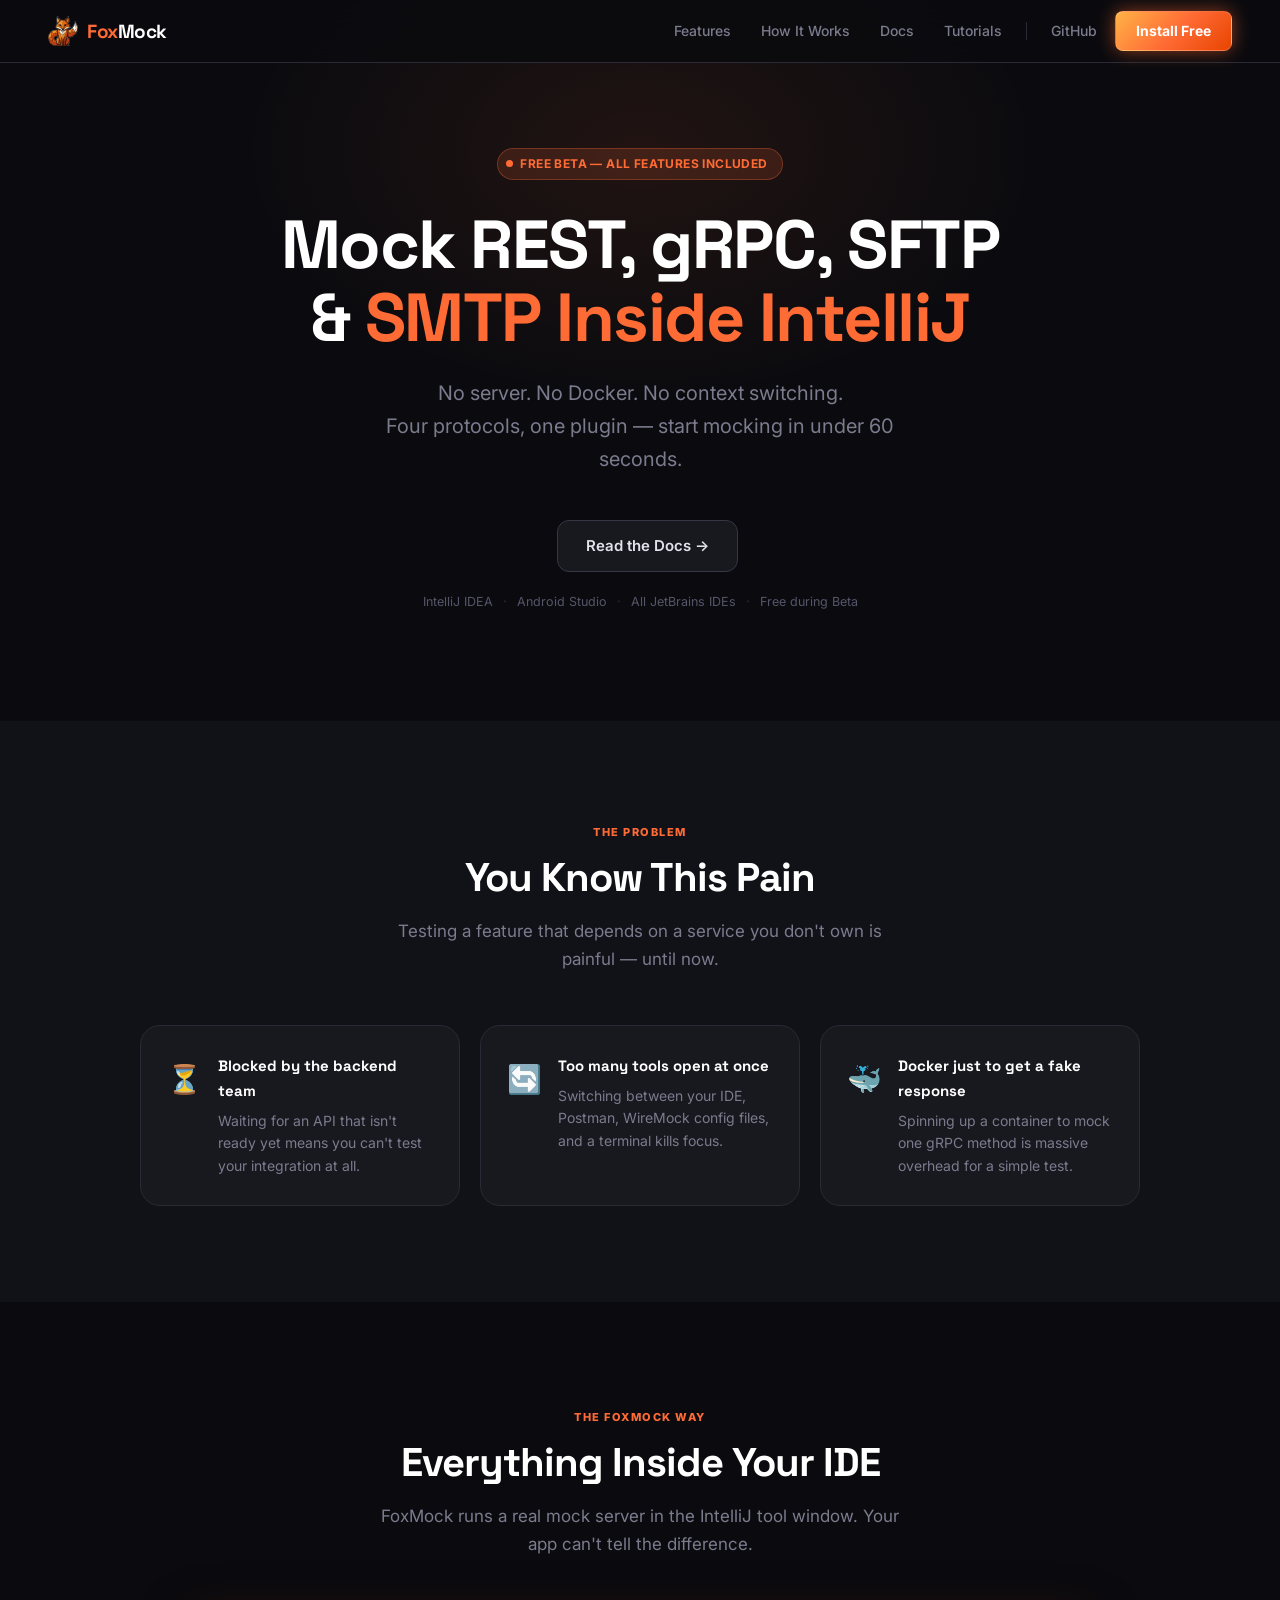
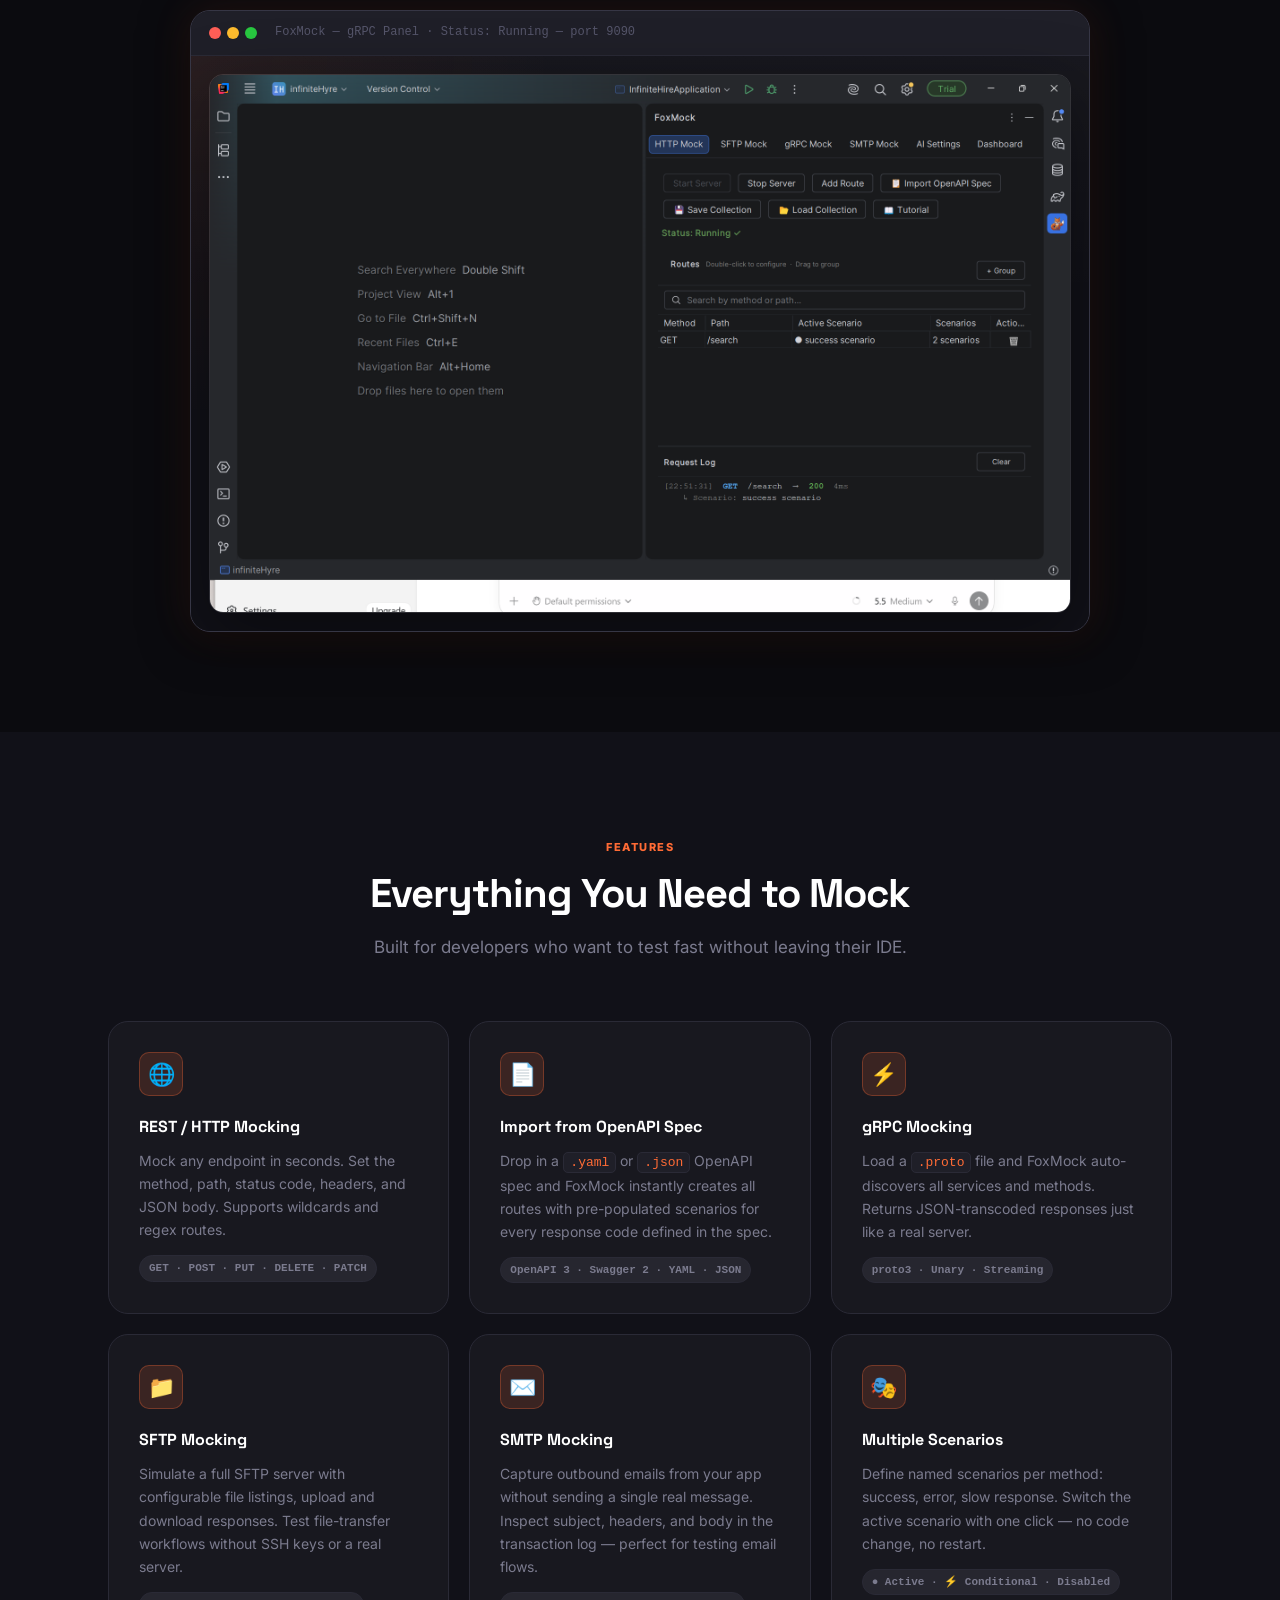
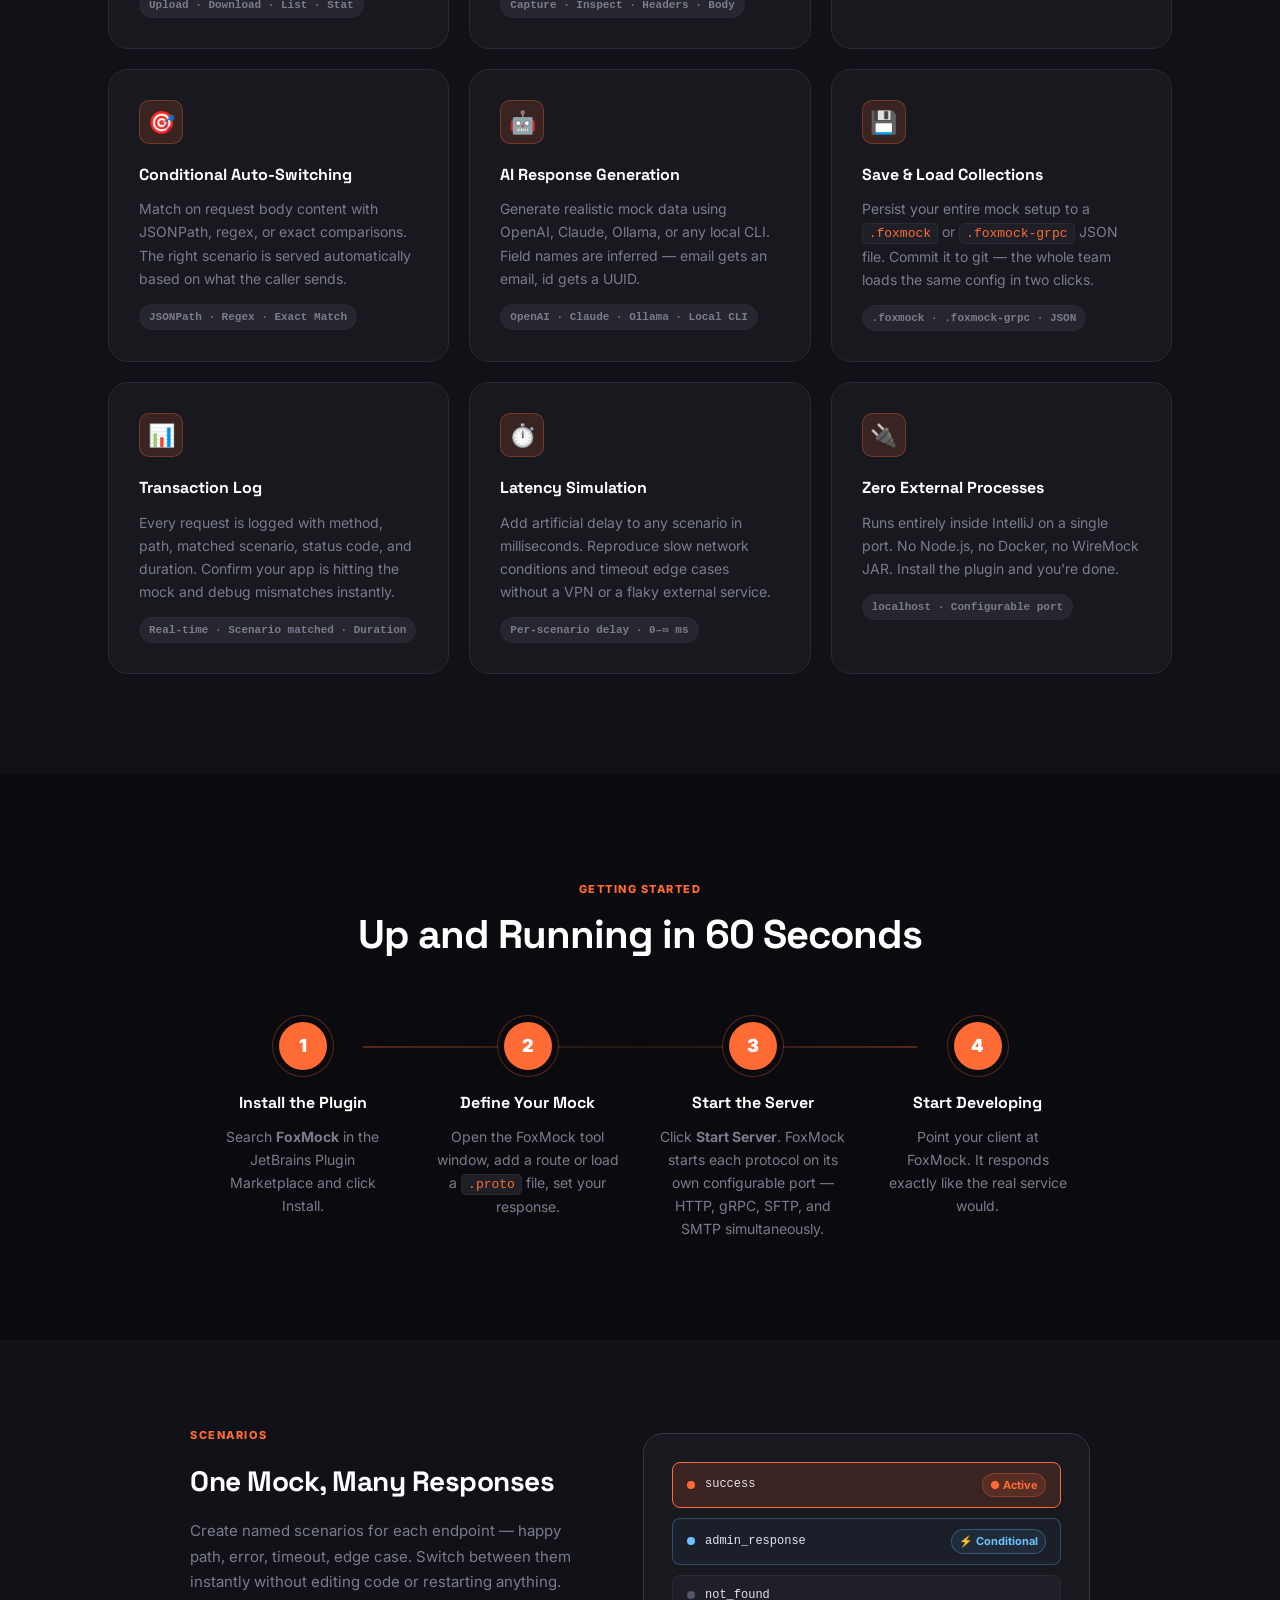
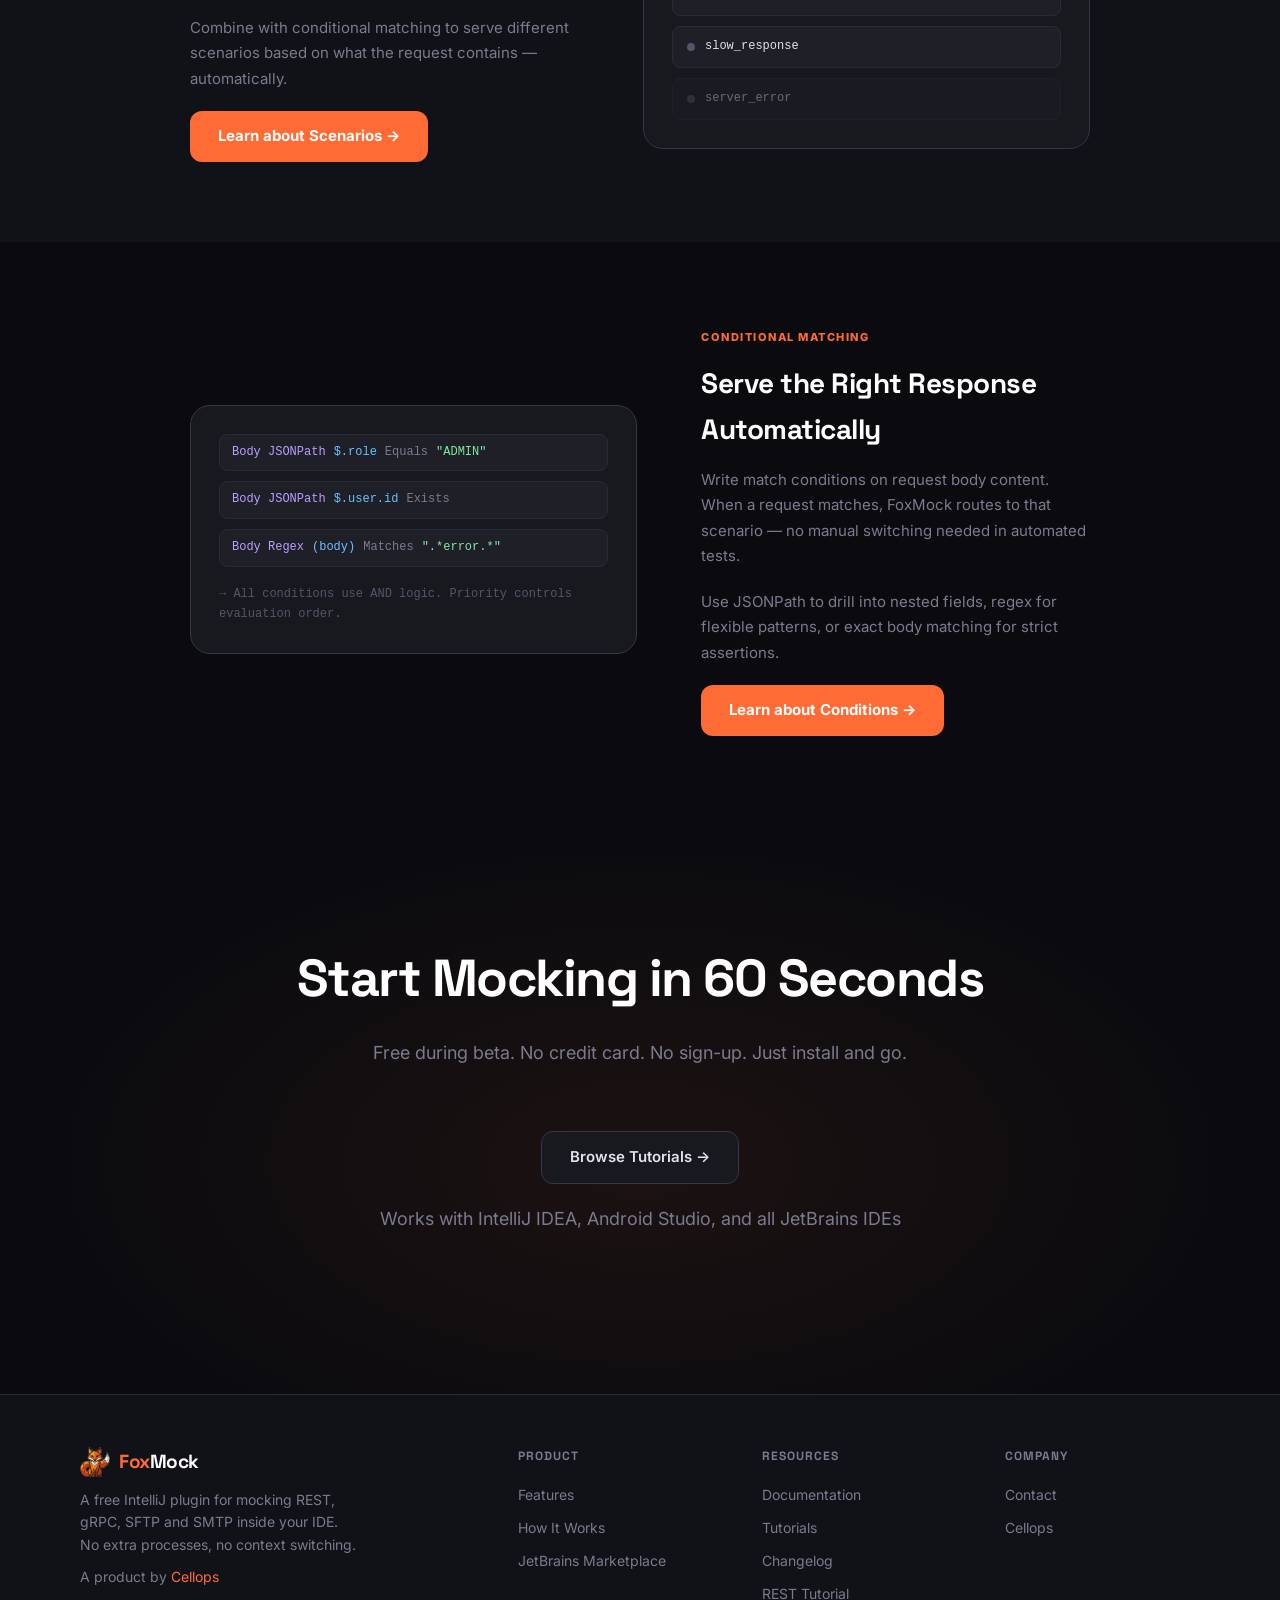
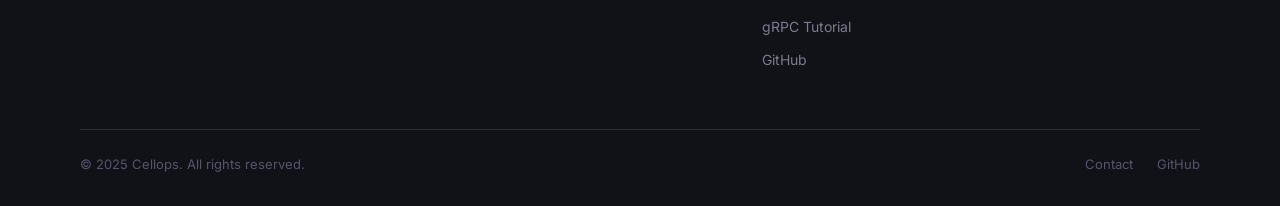
==== commit 8e49215d: "screenshots added for rest tutorial" ====
--- a/docs/index.html
+++ b/docs/index.html
@@ -181,12 +181,11 @@
         <span class="titlebar-label">FoxMock — gRPC Panel · Status: Running — port 9090</span>
       </div>
       <div class="demo-body">
-        <!-- Replace this div with an actual screenshot: -->
-        <!-- <img src="screenshot-foxmock-grpc.png" alt="FoxMock gRPC panel inside IntelliJ" /> -->
-        <p style="color:var(--text-dim);font-size:14px;font-family:var(--font-mono);">
-          📸 &nbsp; Add your plugin screenshot here<br/>
-          <span style="font-size:12px;opacity:0.6;">Replace this div contents with an &lt;img&gt; tag</span>
-        </p>
+        <img
+          src="assets/Fox-mock-running.png"
+          alt="FoxMock plugin running inside IntelliJ"
+          class="demo-screenshot"
+        />
       </div>
     </div>
   </div>
--- a/docs/style.css
+++ b/docs/style.css
@@ -531,19 +531,29 @@
 }
 
 .demo-body {
-  padding: 60px 40px;
+  padding: 18px;
   min-height: 280px;
   display: flex;
   align-items: center;
   justify-content: center;
   color: var(--text-muted);
   font-size: 15px;
+  background:
+    radial-gradient(circle at top left, rgba(255, 107, 53, 0.08), transparent 34%),
+    linear-gradient(180deg, rgba(255, 255, 255, 0.03), transparent 42%),
+    var(--dark-2);
 }
 
 .demo-body img {
   width: 100%;
   height: auto;
   display: block;
+}
+
+.demo-screenshot {
+  border: 1px solid rgba(255, 255, 255, 0.12);
+  border-radius: calc(var(--radius-lg) - 6px);
+  box-shadow: 0 22px 70px rgba(0, 0, 0, 0.45);
 }
 
 /* ================================
@@ -1309,6 +1319,15 @@
   font-size: 13px;
   margin: 24px 0;
   font-family: var(--font-mono);
+}
+
+.article-screenshot {
+  display: block;
+  width: 100%;
+  height: auto;
+  border: 1px solid var(--border);
+  border-radius: var(--radius);
+  margin: 24px 0;
 }
 
 .img-caption {
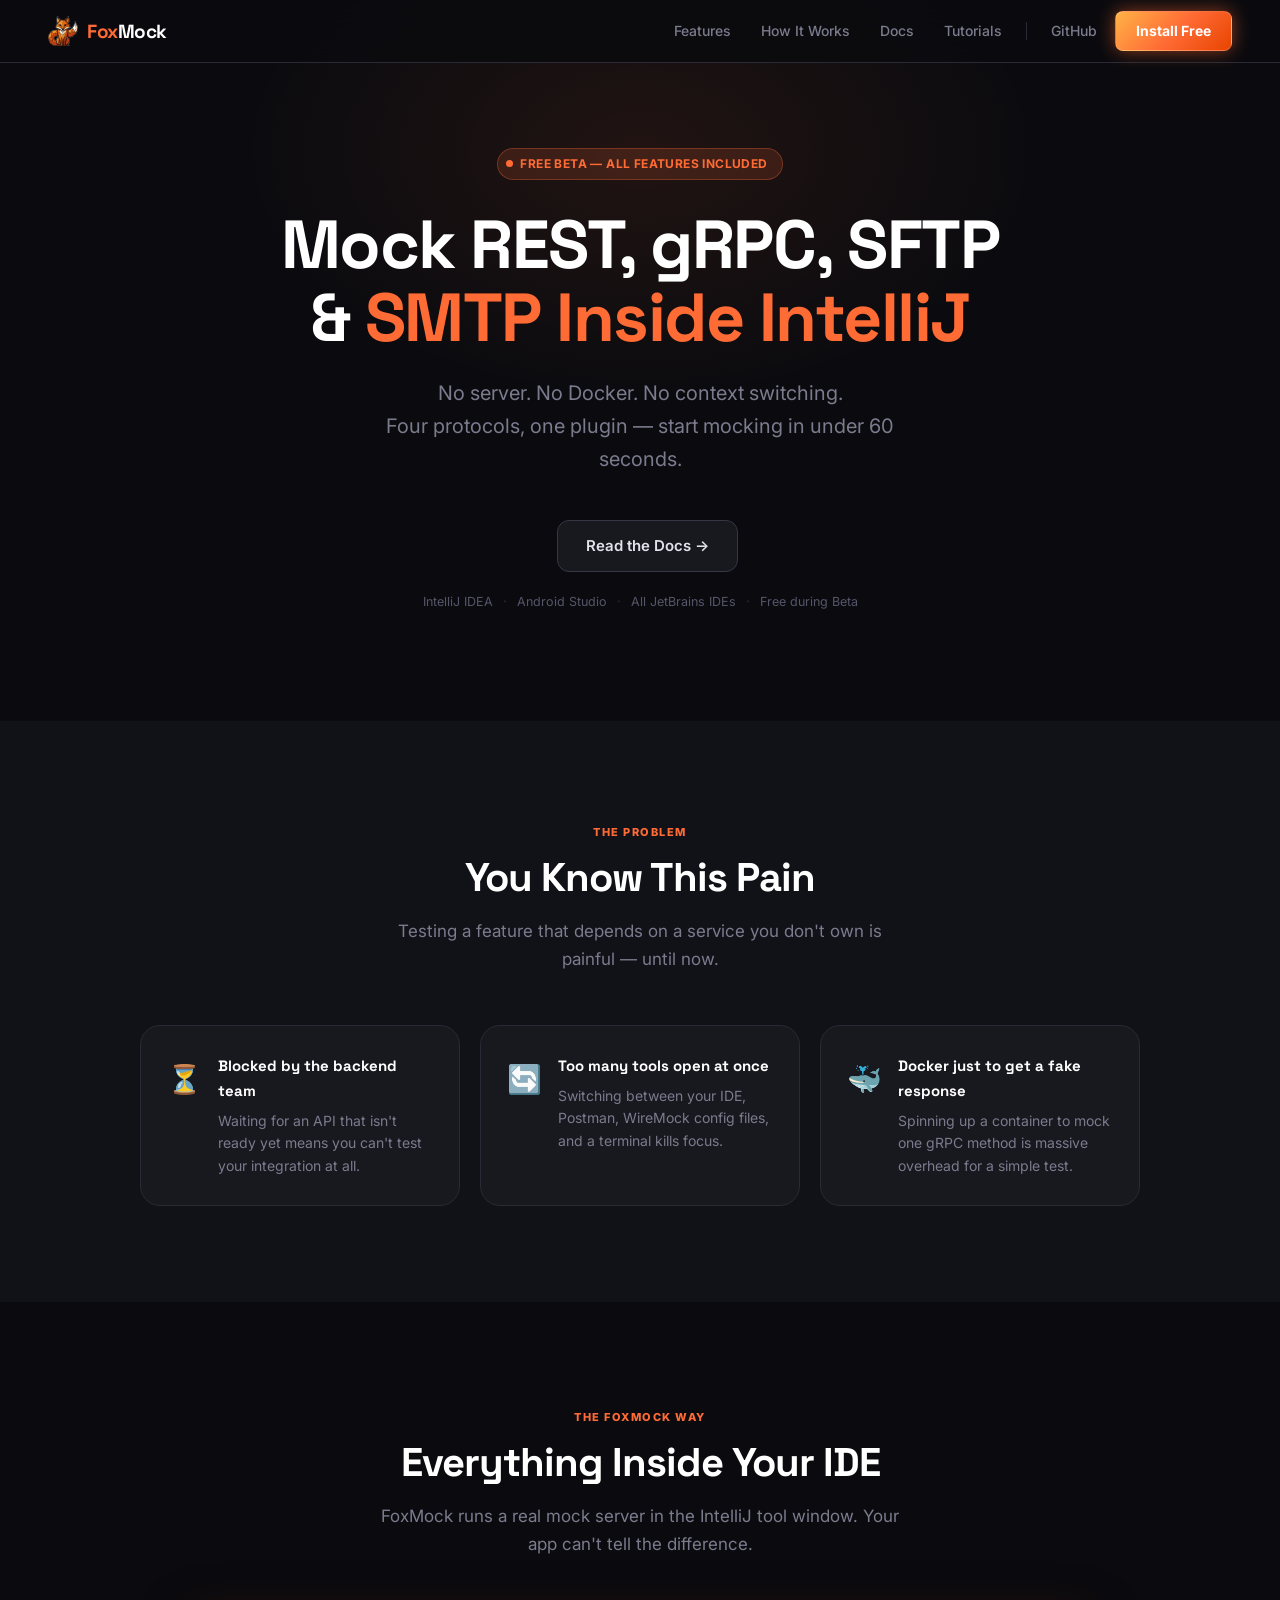
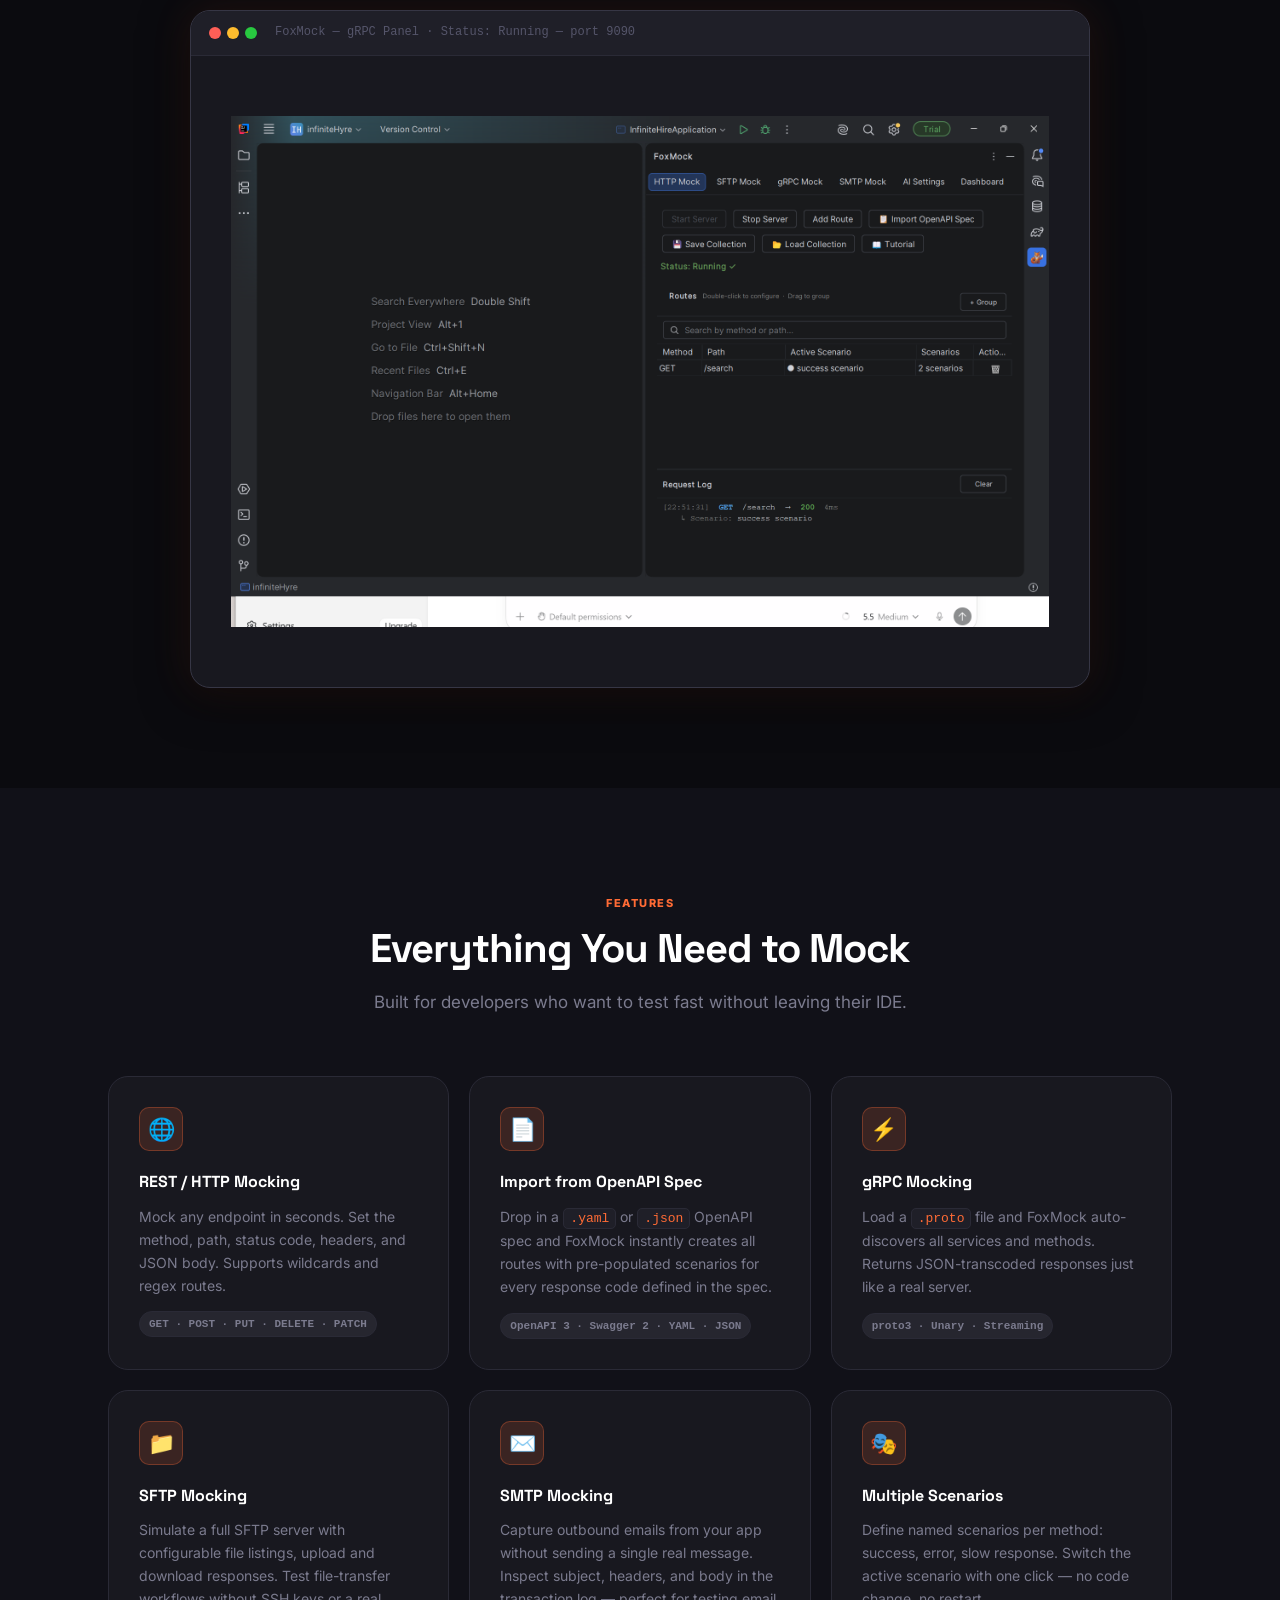
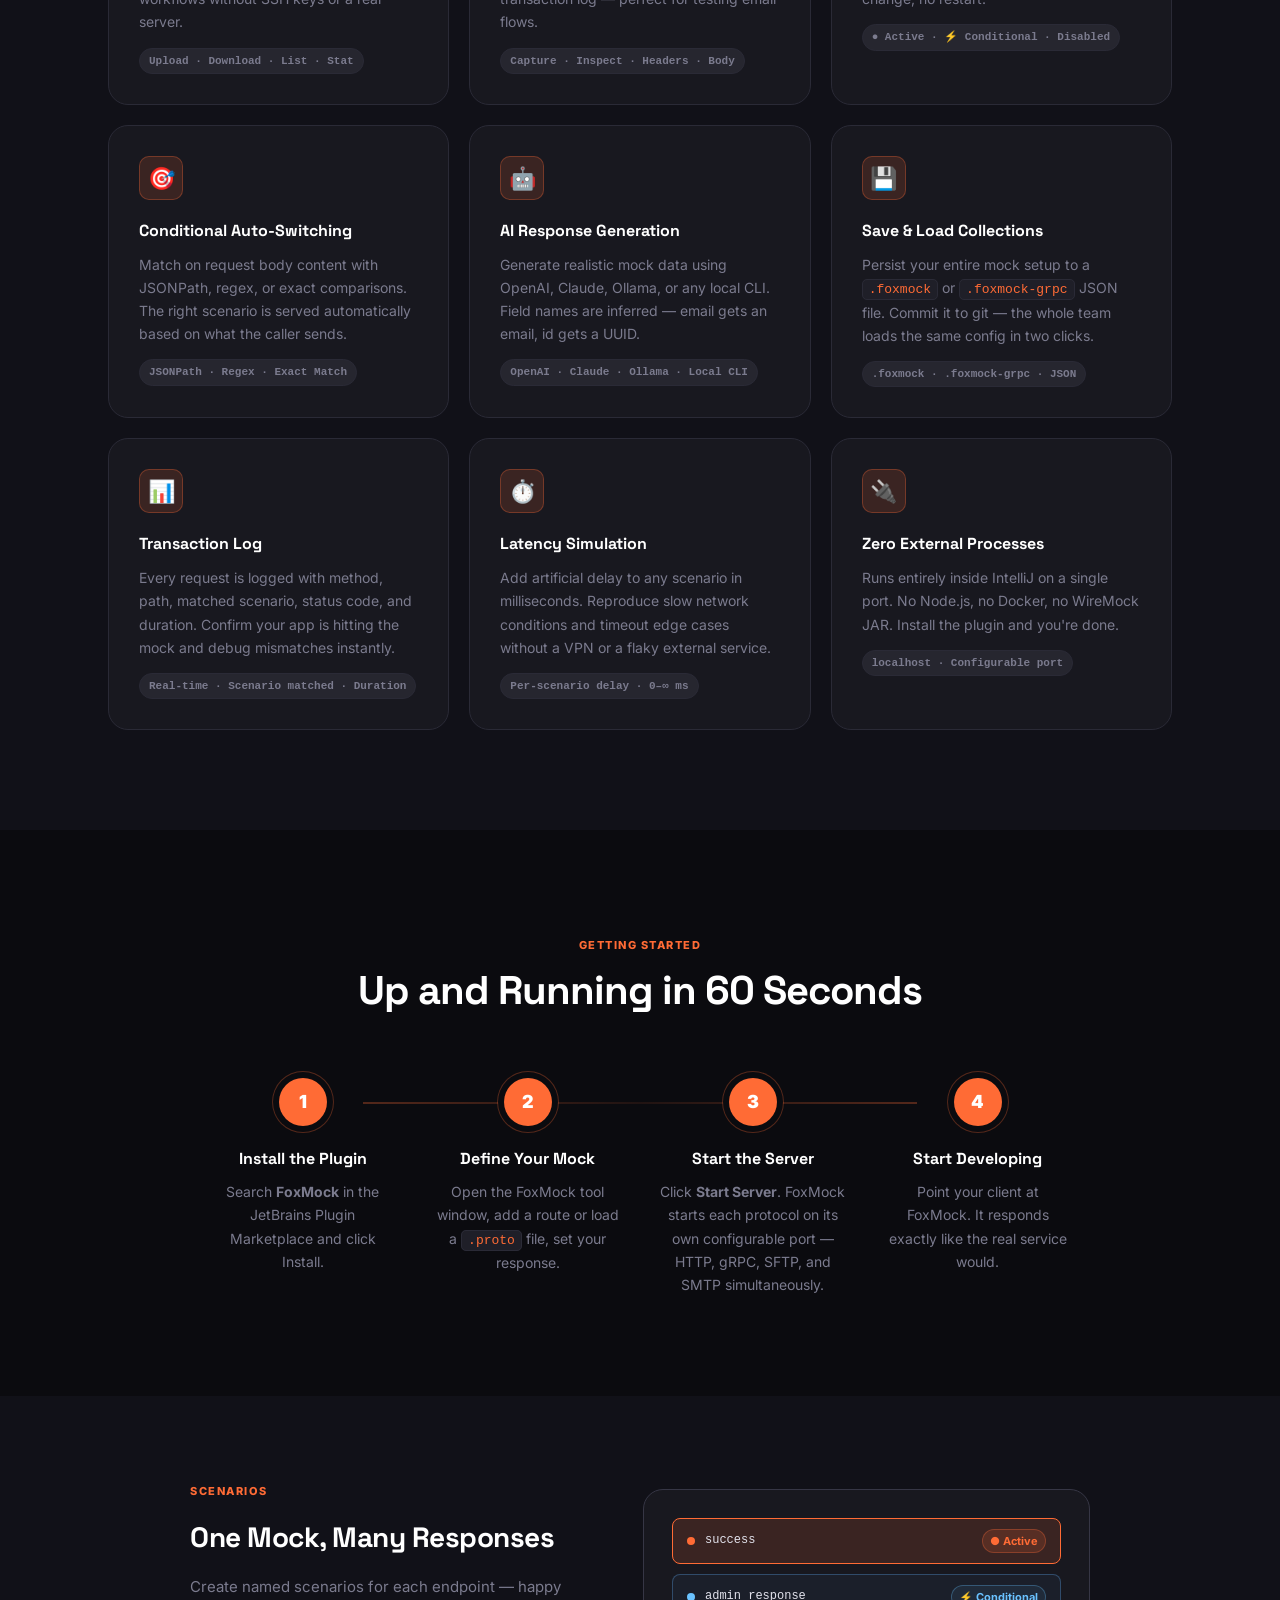
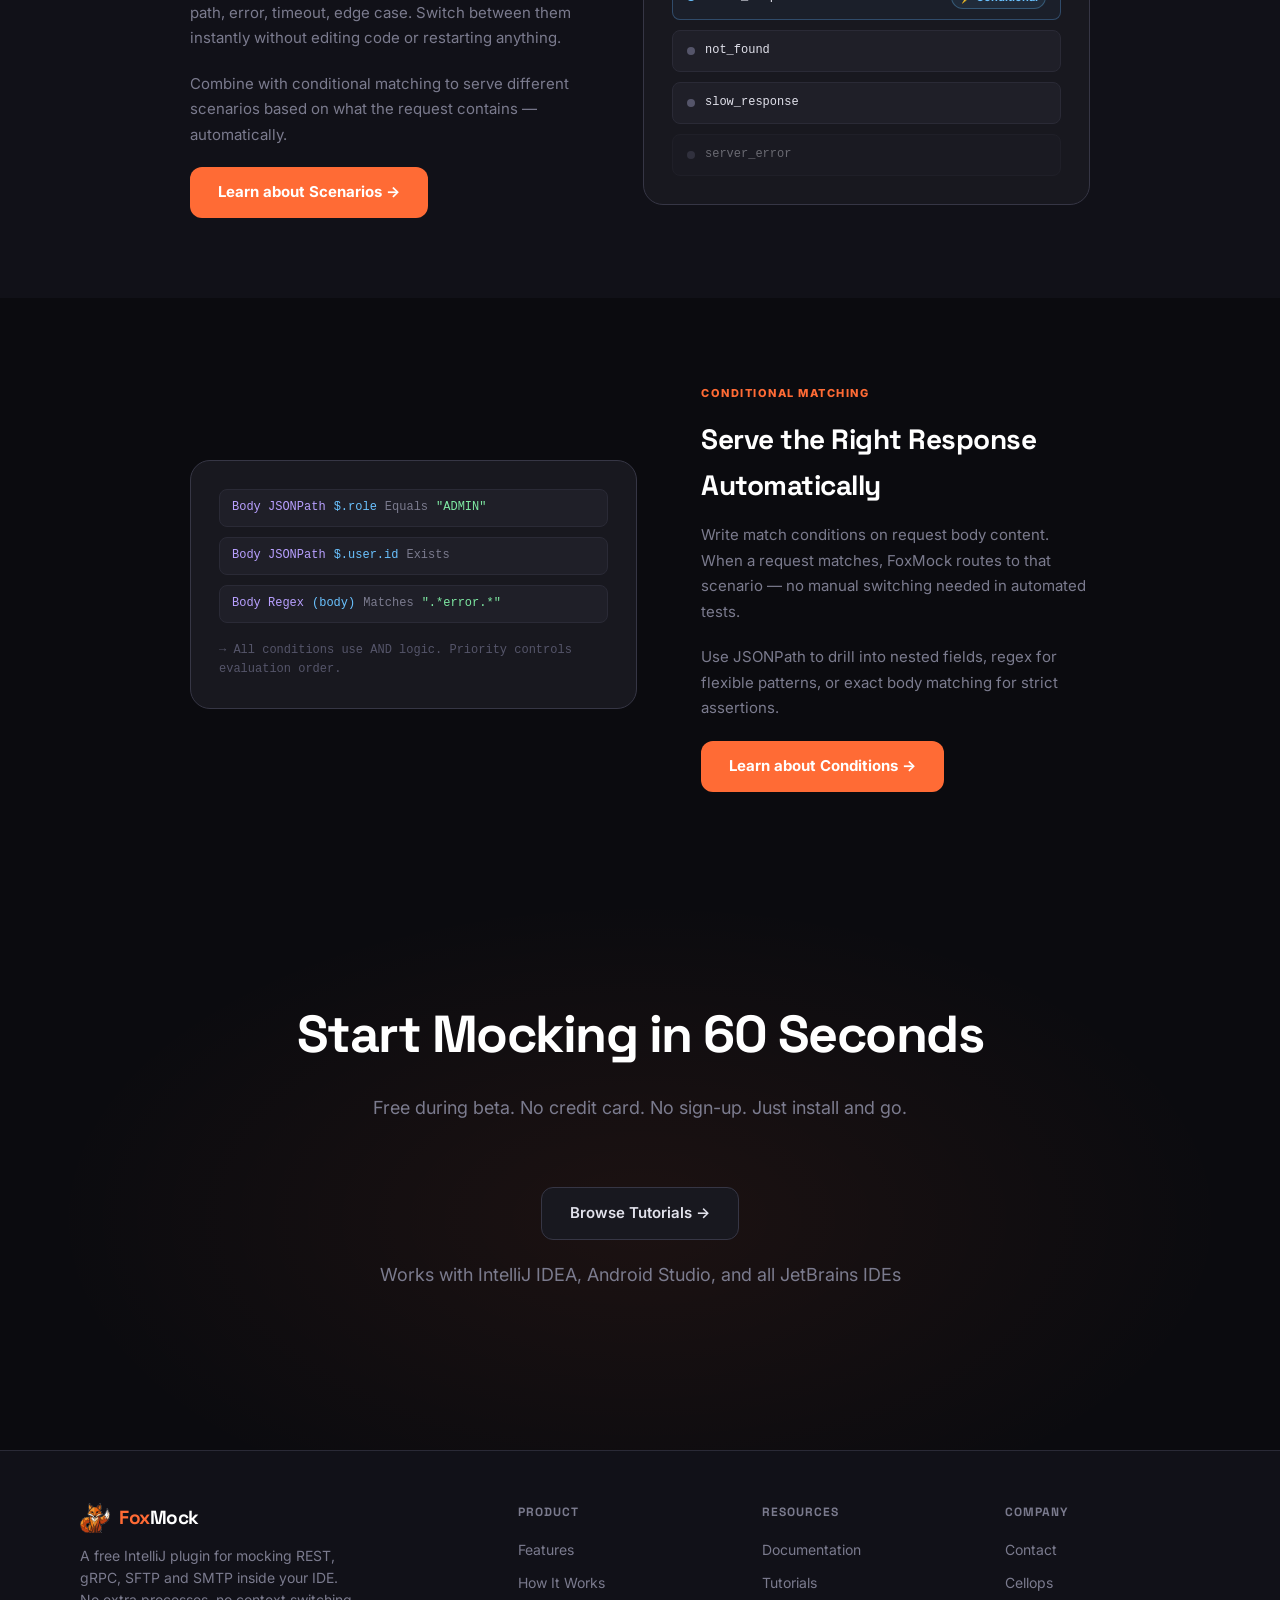
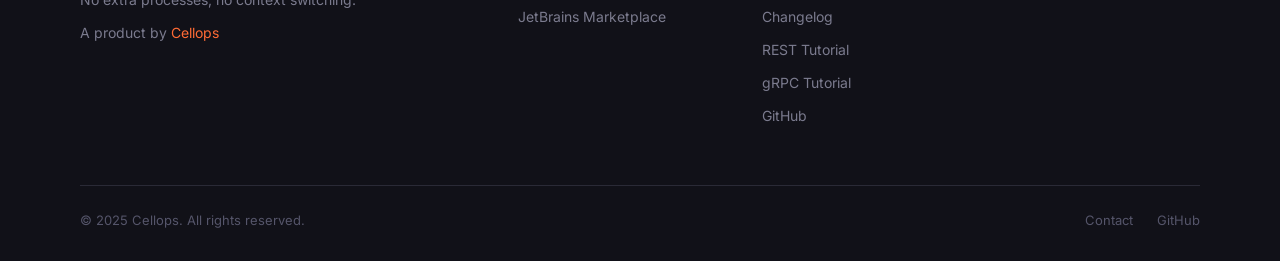
==== commit 62ca8958: "New tutorials added" ====
--- a/docs/index.html
+++ b/docs/index.html
@@ -89,7 +89,7 @@
     <a href="#features">Features</a>
     <a href="#how-it-works">How It Works</a>
     <a href="docs.html">Docs</a>
-    <a href="tutorial.html">Tutorial</a>
+    <a href="tutorial-grpc.html">Tutorial</a>
     <a href="https://github.com/YOUR_GITHUB/foxmock" target="_blank">GitHub</a>
     <a href="https://plugins.jetbrains.com/plugin/31488" target="_blank" class="btn-mobile-install">Install Free</a>
   </div>
@@ -439,7 +439,7 @@
       <a href="tutorials.html">Tutorials</a>
       <a href="changelog.html">Changelog</a>
       <a href="tutorial-rest.html">REST Tutorial</a>
-      <a href="tutorial.html">gRPC Tutorial</a>
+      <a href="tutorial-grpc.html">gRPC Tutorial</a>
       <a href="https://github.com/YOUR_GITHUB/foxmock" target="_blank">GitHub</a>
     </div>
 
--- a/docs/style.css
+++ b/docs/style.css
@@ -531,29 +531,19 @@
 }
 
 .demo-body {
-  padding: 18px;
+  padding: 60px 40px;
   min-height: 280px;
   display: flex;
   align-items: center;
   justify-content: center;
   color: var(--text-muted);
   font-size: 15px;
-  background:
-    radial-gradient(circle at top left, rgba(255, 107, 53, 0.08), transparent 34%),
-    linear-gradient(180deg, rgba(255, 255, 255, 0.03), transparent 42%),
-    var(--dark-2);
 }
 
 .demo-body img {
   width: 100%;
   height: auto;
   display: block;
-}
-
-.demo-screenshot {
-  border: 1px solid rgba(255, 255, 255, 0.12);
-  border-radius: calc(var(--radius-lg) - 6px);
-  box-shadow: 0 22px 70px rgba(0, 0, 0, 0.45);
 }
 
 /* ================================
@@ -1321,13 +1311,14 @@
   font-family: var(--font-mono);
 }
 
-.article-screenshot {
+.tutorial-screenshot {
   display: block;
   width: 100%;
-  height: auto;
-  border: 1px solid var(--border);
+  max-width: 100%;
   border-radius: var(--radius);
-  margin: 24px 0;
+  border: 1px solid var(--border-2);
+  margin: 24px 0 0;
+  box-shadow: 0 4px 24px rgba(0,0,0,0.35);
 }
 
 .img-caption {
